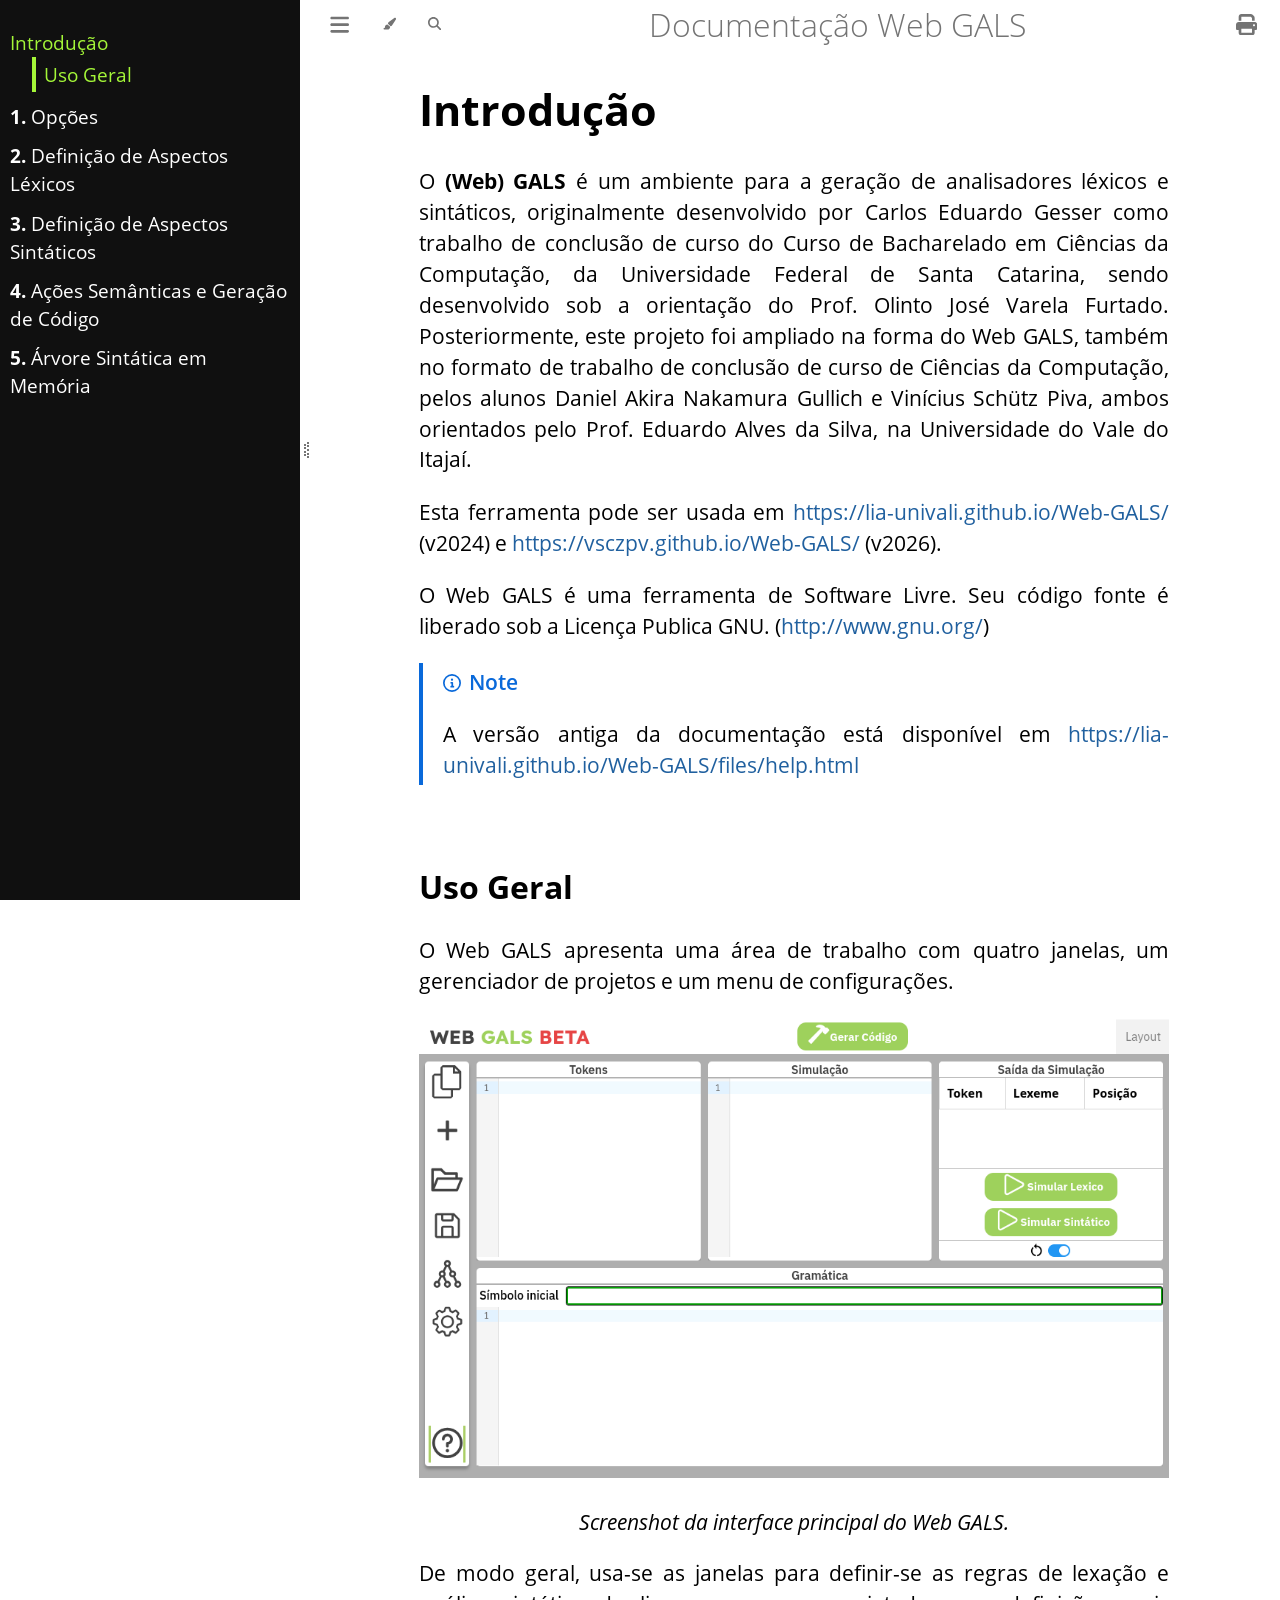
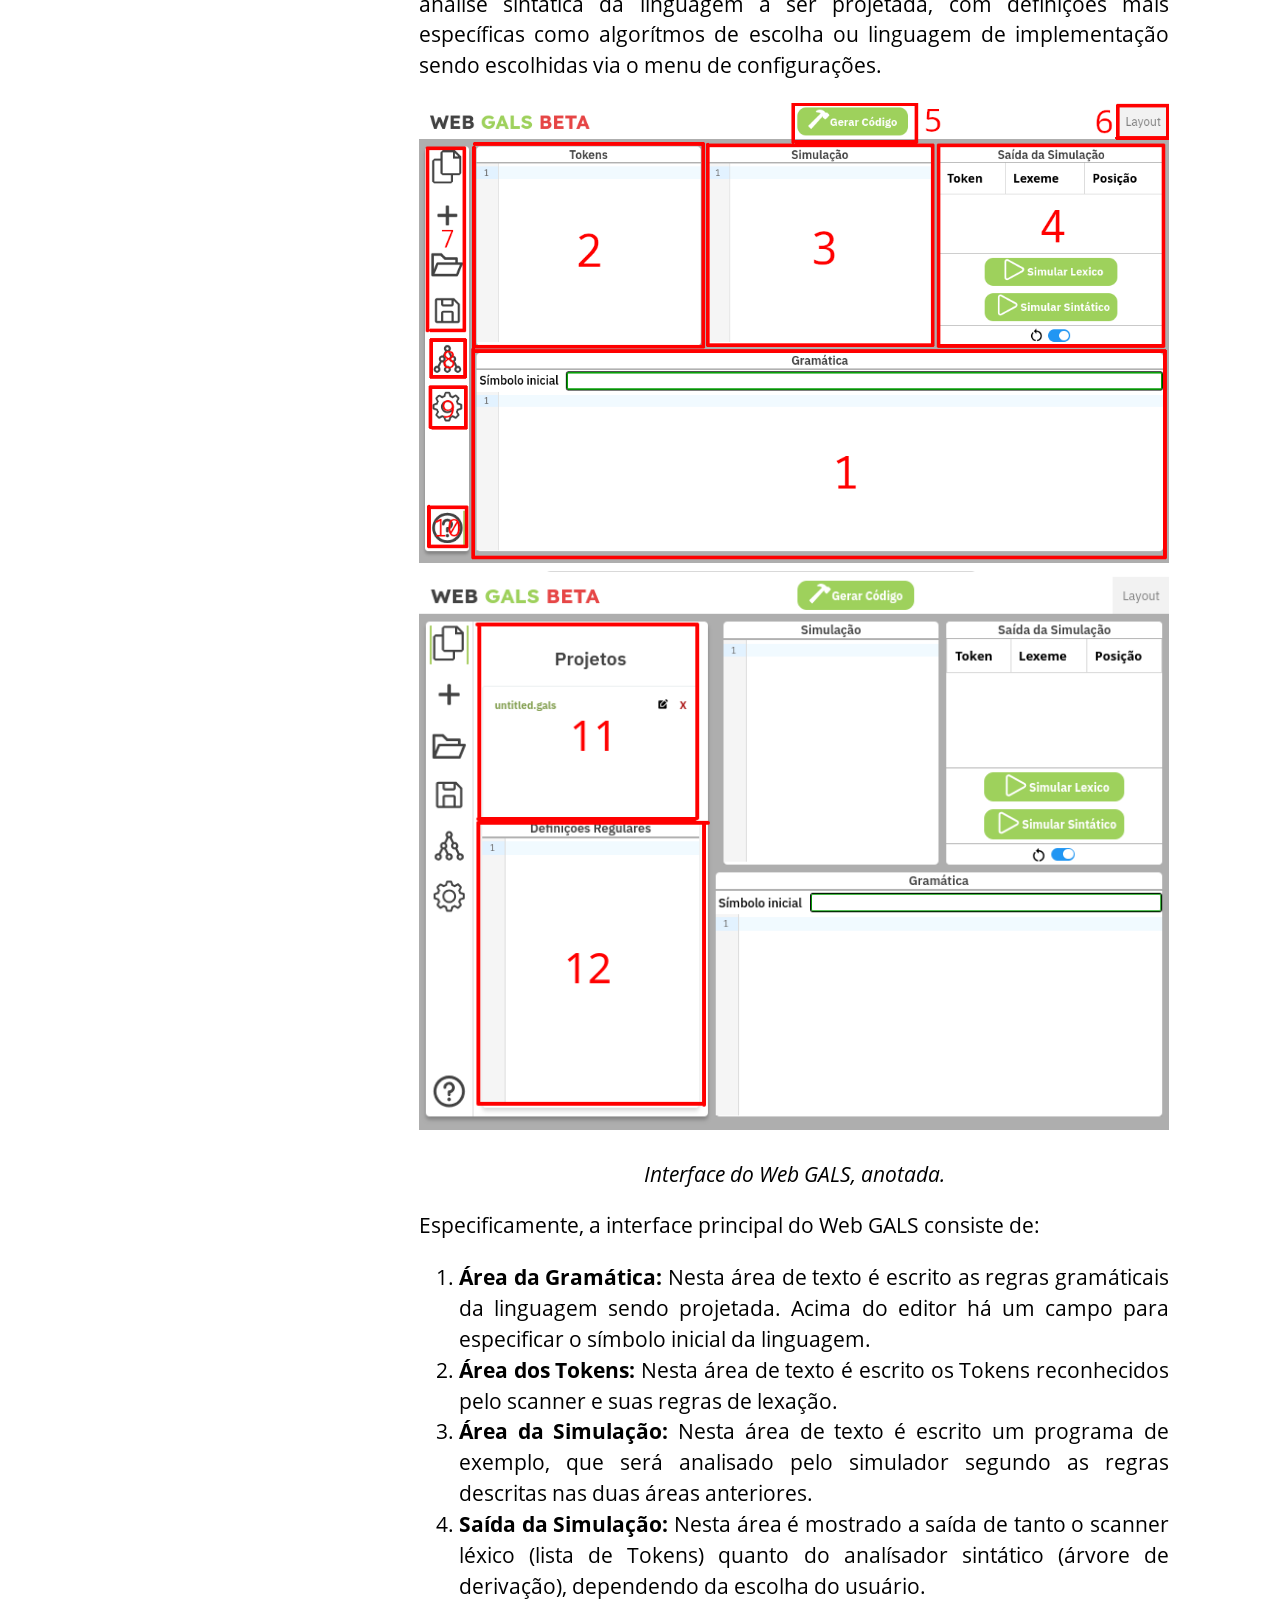
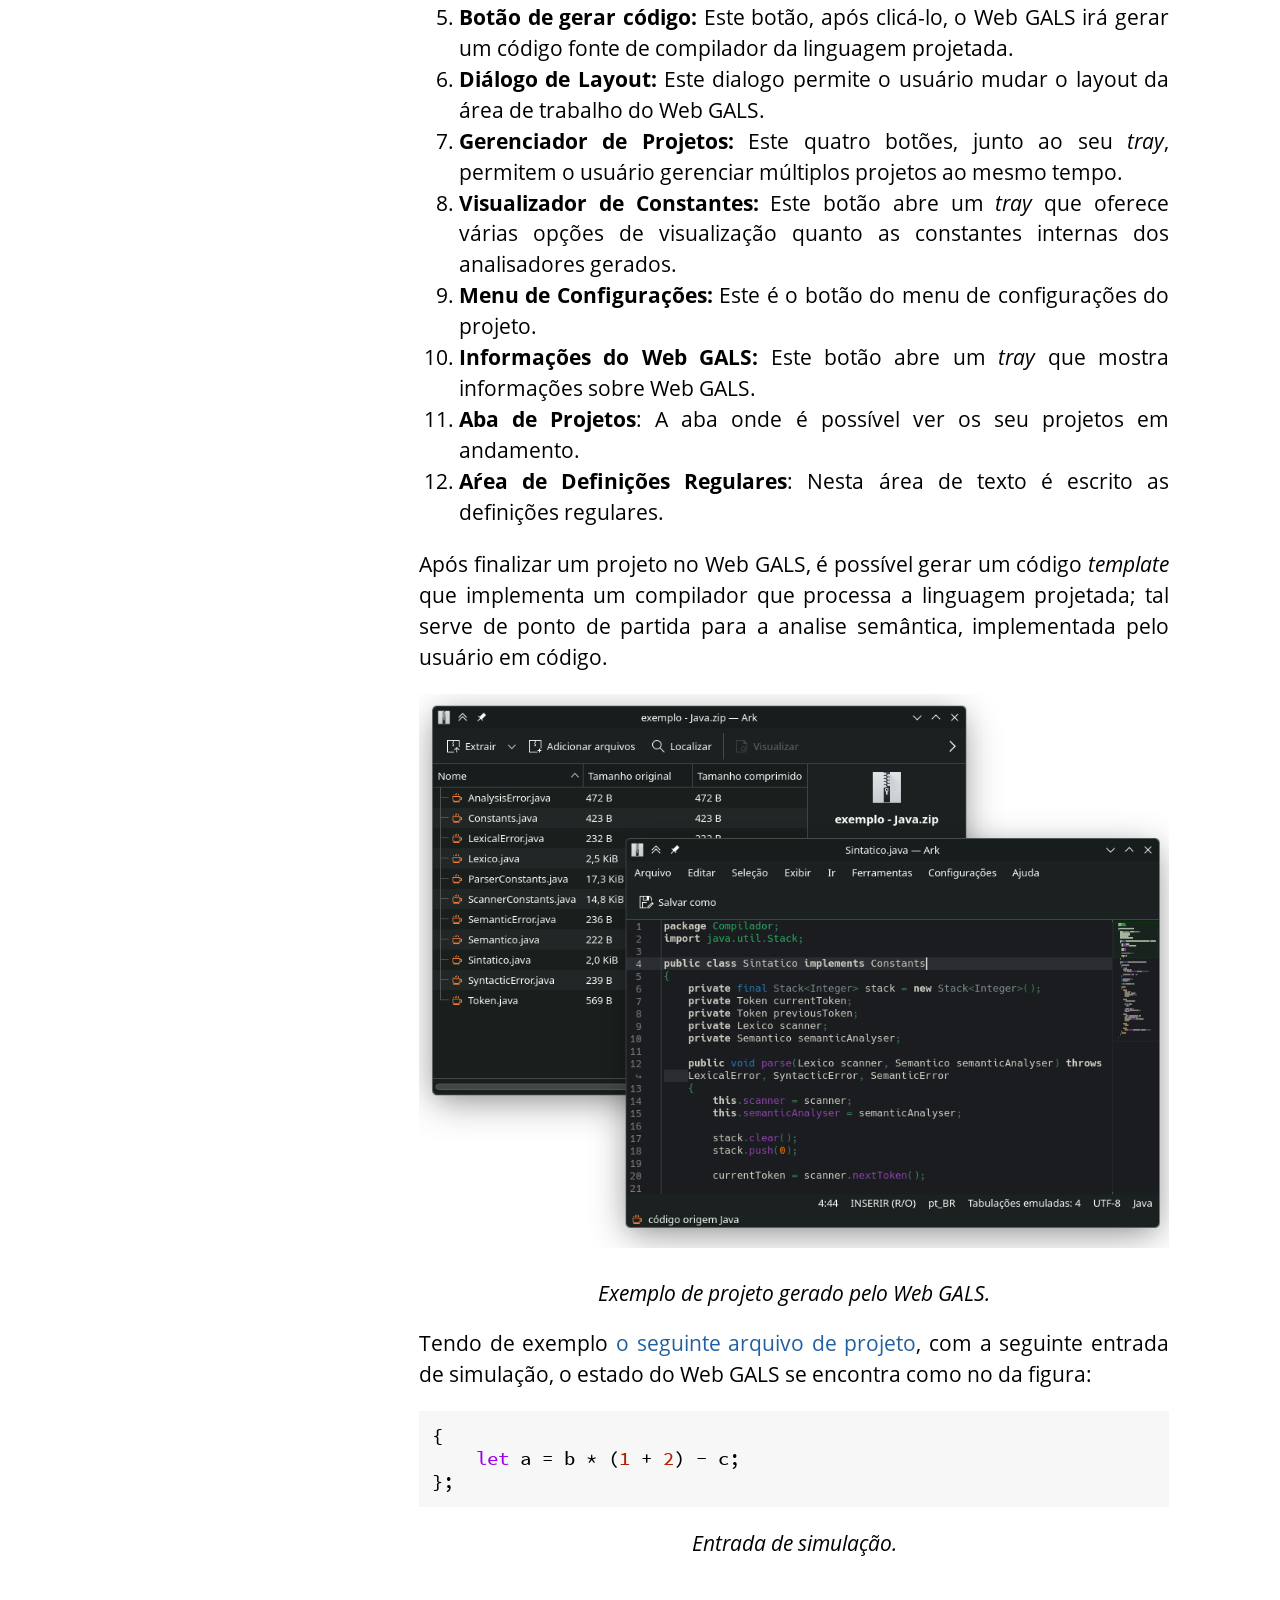
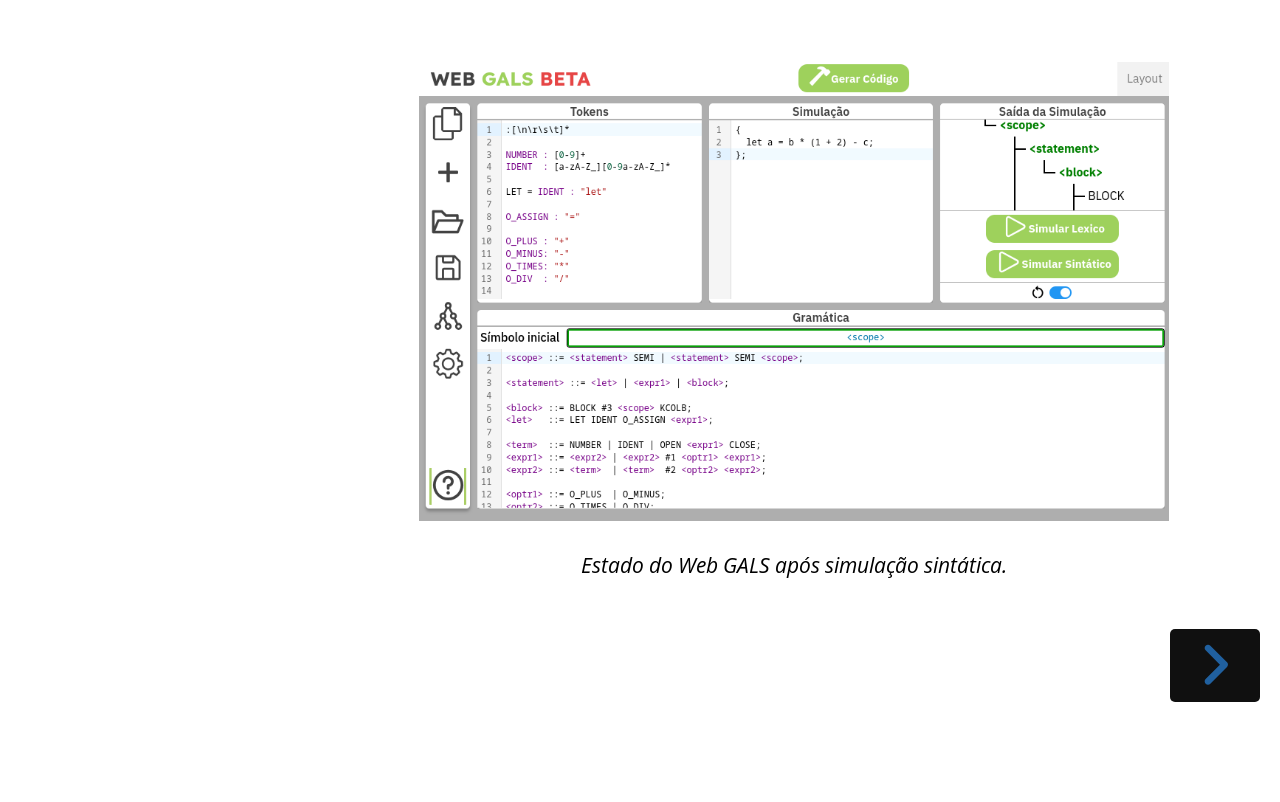
==== docs/index.html @ 14556626 "Updates" ====
<!DOCTYPE HTML>
<html lang="pt-BR" class="gals sidebar-visible" dir="ltr">
    <head>
        <!-- Book generated using mdBook -->
        <meta charset="UTF-8">
        <title>Introdução - Documentação Web GALS</title>


        <!-- Custom HTML head -->

        <meta name="description" content="">
        <meta name="viewport" content="width=device-width, initial-scale=1">
        <meta name="theme-color" content="#ffffff">

        <link rel="icon" href="favicon-de23e50b.svg">
        <link rel="shortcut icon" href="favicon-8114d1fc.png">
        <link rel="stylesheet" href="css/variables-a878f8a5.css">
        <link rel="stylesheet" href="css/general-2459343d.css">
        <link rel="stylesheet" href="css/chrome-ae938929.css">
        <link rel="stylesheet" href="css/print-9e4910d8.css" media="print">

        <!-- Fonts -->
        <link rel="stylesheet" href="fonts/fonts-9644e21d.css">

        <!-- Highlight.js Stylesheets -->
        <link rel="stylesheet" id="mdbook-highlight-css" href="highlight-493f70e1.css">
        <link rel="stylesheet" id="mdbook-tomorrow-night-css" href="tomorrow-night-4c0ae647.css">
        <link rel="stylesheet" id="mdbook-ayu-highlight-css" href="ayu-highlight-3fdfc3ac.css">

        <!-- Custom theme stylesheets -->
        <link rel="stylesheet" href="theme/custom-a94b88e8.css">


        <!-- Provide site root and default themes to javascript -->
        <script>
            const path_to_root = "";
            const default_light_theme = "gals";
            const default_dark_theme = "gals";
            window.path_to_searchindex_js = "searchindex-cea84d19.js";
        </script>
        <!-- Start loading toc.js asap -->
        <script src="toc-96c027f1.js"></script>
    </head>
    <body>
    <div id="mdbook-help-container">
        <div id="mdbook-help-popup">
            <h2 class="mdbook-help-title">Keyboard shortcuts</h2>
            <div>
                <p>Press <kbd>←</kbd> or <kbd>→</kbd> to navigate between chapters</p>
                <p>Press <kbd>S</kbd> or <kbd>/</kbd> to search in the book</p>
                <p>Press <kbd>?</kbd> to show this help</p>
                <p>Press <kbd>Esc</kbd> to hide this help</p>
            </div>
        </div>
    </div>
    <div id="mdbook-body-container">
        <!-- Work around some values being stored in localStorage wrapped in quotes -->
        <script>
            try {
                let theme = localStorage.getItem('mdbook-theme');
                let sidebar = localStorage.getItem('mdbook-sidebar');

                if (theme.startsWith('"') && theme.endsWith('"')) {
                    localStorage.setItem('mdbook-theme', theme.slice(1, theme.length - 1));
                }

                if (sidebar.startsWith('"') && sidebar.endsWith('"')) {
                    localStorage.setItem('mdbook-sidebar', sidebar.slice(1, sidebar.length - 1));
                }
            } catch (e) { }
        </script>

        <!-- Set the theme before any content is loaded, prevents flash -->
        <script>
            const default_theme = window.matchMedia("(prefers-color-scheme: dark)").matches ? default_dark_theme : default_light_theme;
            let theme;
            try { theme = localStorage.getItem('mdbook-theme'); } catch(e) { }
            if (theme === null || theme === undefined) { theme = default_theme; }
            const html = document.documentElement;
            html.classList.remove('gals')
            html.classList.add(theme);
            html.classList.add("js");
        </script>

        <input type="checkbox" id="mdbook-sidebar-toggle-anchor" class="hidden">

        <!-- Hide / unhide sidebar before it is displayed -->
        <script>
            let sidebar = null;
            const sidebar_toggle = document.getElementById("mdbook-sidebar-toggle-anchor");
            if (document.body.clientWidth >= 1080) {
                try { sidebar = localStorage.getItem('mdbook-sidebar'); } catch(e) { }
                sidebar = sidebar || 'visible';
            } else {
                sidebar = 'hidden';
                sidebar_toggle.checked = false;
            }
            if (sidebar === 'visible') {
                sidebar_toggle.checked = true;
            } else {
                html.classList.remove('sidebar-visible');
            }
        </script>

        <nav id="mdbook-sidebar" class="sidebar" aria-label="Table of contents">
            <!-- populated by js -->
            <mdbook-sidebar-scrollbox class="sidebar-scrollbox"></mdbook-sidebar-scrollbox>
            <noscript>
                <iframe class="sidebar-iframe-outer" src="toc.html"></iframe>
            </noscript>
            <div id="mdbook-sidebar-resize-handle" class="sidebar-resize-handle">
                <div class="sidebar-resize-indicator"></div>
            </div>
        </nav>

        <div id="mdbook-page-wrapper" class="page-wrapper">

            <div class="page">
                <div id="mdbook-menu-bar-hover-placeholder"></div>
                <div id="mdbook-menu-bar" class="menu-bar sticky">
                    <div class="left-buttons">
                        <label id="mdbook-sidebar-toggle" class="icon-button" for="mdbook-sidebar-toggle-anchor" title="Toggle Table of Contents" aria-label="Toggle Table of Contents" aria-controls="mdbook-sidebar">
                            <span class=fa-svg><svg xmlns="http://www.w3.org/2000/svg" viewBox="0 0 448 512"><!--! Font Awesome Free 6.2.0 by @fontawesome - https://fontawesome.com License - https://fontawesome.com/license/free (Icons: CC BY 4.0, Fonts: SIL OFL 1.1, Code: MIT License) Copyright 2022 Fonticons, Inc. --><path d="M0 96C0 78.3 14.3 64 32 64H416c17.7 0 32 14.3 32 32s-14.3 32-32 32H32C14.3 128 0 113.7 0 96zM0 256c0-17.7 14.3-32 32-32H416c17.7 0 32 14.3 32 32s-14.3 32-32 32H32c-17.7 0-32-14.3-32-32zM448 416c0 17.7-14.3 32-32 32H32c-17.7 0-32-14.3-32-32s14.3-32 32-32H416c17.7 0 32 14.3 32 32z"/></svg></span>
                        </label>
                        <button id="mdbook-theme-toggle" class="icon-button" type="button" title="Change theme" aria-label="Change theme" aria-haspopup="true" aria-expanded="false" aria-controls="mdbook-theme-list">
                            <span class=fa-svg><svg xmlns="http://www.w3.org/2000/svg" viewBox="0 0 576 512"><!--! Font Awesome Free 6.2.0 by @fontawesome - https://fontawesome.com License - https://fontawesome.com/license/free (Icons: CC BY 4.0, Fonts: SIL OFL 1.1, Code: MIT License) Copyright 2022 Fonticons, Inc. --><path d="M371.3 367.1c27.3-3.9 51.9-19.4 67.2-42.9L600.2 74.1c12.6-19.5 9.4-45.3-7.6-61.2S549.7-4.4 531.1 9.6L294.4 187.2c-24 18-38.2 46.1-38.4 76.1L371.3 367.1zm-19.6 25.4l-116-104.4C175.9 290.3 128 339.6 128 400c0 3.9 .2 7.8 .6 11.6c1.8 17.5-10.2 36.4-27.8 36.4H96c-17.7 0-32 14.3-32 32s14.3 32 32 32H240c61.9 0 112-50.1 112-112c0-2.5-.1-5-.2-7.5z"/></svg></span>
                        </button>
                        <ul id="mdbook-theme-list" class="theme-popup" aria-label="Themes" role="menu">
                            <li role="none"><button role="menuitem" class="theme" id="mdbook-theme-default_theme">Auto</button></li>
			    <li role="none"><button role="menuitem" class="theme" id="mdbook-theme-gals">GALS</button></li>
                            <li role="none"><button role="menuitem" class="theme" id="mdbook-theme-light">Light</button></li>
                            <li role="none"><button role="menuitem" class="theme" id="mdbook-theme-rust">Rust</button></li>
                            <li role="none"><button role="menuitem" class="theme" id="mdbook-theme-coal">Coal</button></li>
                            <li role="none"><button role="menuitem" class="theme" id="mdbook-theme-navy">Navy</button></li>
                            <li role="none"><button role="menuitem" class="theme" id="mdbook-theme-ayu">Ayu</button></li>
                        </ul>
                        <button id="mdbook-search-toggle" class="icon-button" type="button" title="Search (`/`)" aria-label="Toggle Searchbar" aria-expanded="false" aria-keyshortcuts="/ s" aria-controls="mdbook-searchbar">
                            <span class=fa-svg><svg xmlns="http://www.w3.org/2000/svg" viewBox="0 0 512 512"><!--! Font Awesome Free 6.2.0 by @fontawesome - https://fontawesome.com License - https://fontawesome.com/license/free (Icons: CC BY 4.0, Fonts: SIL OFL 1.1, Code: MIT License) Copyright 2022 Fonticons, Inc. --><path d="M416 208c0 45.9-14.9 88.3-40 122.7L502.6 457.4c12.5 12.5 12.5 32.8 0 45.3s-32.8 12.5-45.3 0L330.7 376c-34.4 25.2-76.8 40-122.7 40C93.1 416 0 322.9 0 208S93.1 0 208 0S416 93.1 416 208zM208 352c79.5 0 144-64.5 144-144s-64.5-144-144-144S64 128.5 64 208s64.5 144 144 144z"/></svg></span>
                        </button>
                    </div>

                    <h1 class="menu-title">Documentação Web GALS</h1>

                    <div class="right-buttons">
                        <a href="print.html" title="Print this book" aria-label="Print this book">
                            <span class=fa-svg id="print-button"><svg xmlns="http://www.w3.org/2000/svg" viewBox="0 0 512 512"><!--! Font Awesome Free 6.2.0 by @fontawesome - https://fontawesome.com License - https://fontawesome.com/license/free (Icons: CC BY 4.0, Fonts: SIL OFL 1.1, Code: MIT License) Copyright 2022 Fonticons, Inc. --><path d="M128 0C92.7 0 64 28.7 64 64v96h64V64H354.7L384 93.3V160h64V93.3c0-17-6.7-33.3-18.7-45.3L400 18.7C388 6.7 371.7 0 354.7 0H128zM384 352v32 64H128V384 368 352H384zm64 32h32c17.7 0 32-14.3 32-32V256c0-35.3-28.7-64-64-64H64c-35.3 0-64 28.7-64 64v96c0 17.7 14.3 32 32 32H64v64c0 35.3 28.7 64 64 64H384c35.3 0 64-28.7 64-64V384zm-16-88c-13.3 0-24-10.7-24-24s10.7-24 24-24s24 10.7 24 24s-10.7 24-24 24z"/></svg></span>
                        </a>

                    </div>
                </div>

                <div id="mdbook-search-wrapper" class="hidden">
                    <form id="mdbook-searchbar-outer" class="searchbar-outer">
                        <div class="search-wrapper">
                            <input type="search" id="mdbook-searchbar" name="searchbar" placeholder="Search this book ..." aria-controls="mdbook-searchresults-outer" aria-describedby="searchresults-header">
                            <div class="spinner-wrapper">
                                <span class=fa-svg id="fa-spin"><svg xmlns="http://www.w3.org/2000/svg" viewBox="0 0 512 512"><!--! Font Awesome Free 6.2.0 by @fontawesome - https://fontawesome.com License - https://fontawesome.com/license/free (Icons: CC BY 4.0, Fonts: SIL OFL 1.1, Code: MIT License) Copyright 2022 Fonticons, Inc. --><path d="M304 48c0-26.5-21.5-48-48-48s-48 21.5-48 48s21.5 48 48 48s48-21.5 48-48zm0 416c0-26.5-21.5-48-48-48s-48 21.5-48 48s21.5 48 48 48s48-21.5 48-48zM48 304c26.5 0 48-21.5 48-48s-21.5-48-48-48s-48 21.5-48 48s21.5 48 48 48zm464-48c0-26.5-21.5-48-48-48s-48 21.5-48 48s21.5 48 48 48s48-21.5 48-48zM142.9 437c18.7-18.7 18.7-49.1 0-67.9s-49.1-18.7-67.9 0s-18.7 49.1 0 67.9s49.1 18.7 67.9 0zm0-294.2c18.7-18.7 18.7-49.1 0-67.9S93.7 56.2 75 75s-18.7 49.1 0 67.9s49.1 18.7 67.9 0zM369.1 437c18.7 18.7 49.1 18.7 67.9 0s18.7-49.1 0-67.9s-49.1-18.7-67.9 0s-18.7 49.1 0 67.9z"/></svg></span>
                            </div>
                        </div>
                    </form>
                    <div id="mdbook-searchresults-outer" class="searchresults-outer hidden">
                        <div id="mdbook-searchresults-header" class="searchresults-header"></div>
                        <ul id="mdbook-searchresults">
                        </ul>
                    </div>
                </div>

                <!-- Apply ARIA attributes after the sidebar and the sidebar toggle button are added to the DOM -->
                <script>
                    document.getElementById('mdbook-sidebar-toggle').setAttribute('aria-expanded', sidebar === 'visible');
                    document.getElementById('mdbook-sidebar').setAttribute('aria-hidden', sidebar !== 'visible');
                    Array.from(document.querySelectorAll('#mdbook-sidebar a')).forEach(function(link) {
                        link.setAttribute('tabIndex', sidebar === 'visible' ? 0 : -1);
                    });
                </script>

                <div id="mdbook-content" class="content">
                    <main>
                        <h1 id="introdução"><a class="header" href="#introdução">Introdução</a></h1>
<p>O <strong>(Web) GALS</strong> é um ambiente para a geração de analisadores léxicos e sintáticos, originalmente desenvolvido por Carlos Eduardo Gesser como trabalho de conclusão de curso do Curso de Bacharelado em Ciências da Computação, da Universidade Federal de Santa Catarina, sendo desenvolvido sob a orientação do Prof. Olinto José Varela Furtado. Posteriormente, este projeto foi ampliado na forma do Web GALS, também no formato de trabalho de conclusão de curso de Ciências da Computação, pelos alunos Daniel Akira Nakamura Gullich e Vinícius Schütz Piva, ambos orientados pelo Prof. Eduardo Alves da Silva, na Universidade do Vale do Itajaí.</p>
<p>Esta ferramenta pode ser usada em <a href="https://lia-univali.github.io/Web-GALS/">https://lia-univali.github.io/Web-GALS/</a> (v2024) e <a href="https://vsczpv.github.io/Web-GALS/">https://vsczpv.github.io/Web-GALS/</a> (v2026).</p>
<p>O Web GALS é uma ferramenta de Software Livre. Seu código fonte é liberado sob a Licença Publica GNU. (<a href="http://www.gnu.org/">http://www.gnu.org/</a>)</p>
<blockquote class="blockquote-tag blockquote-tag-note">
<p class="blockquote-tag-title"><svg viewbox="0 0 16 16" width="18" height="18"><path d="M0 8a8 8 0 1 1 16 0A8 8 0 0 1 0 8Zm8-6.5a6.5 6.5 0 1 0 0 13 6.5 6.5 0 0 0 0-13ZM6.5 7.75A.75.75 0 0 1 7.25 7h1a.75.75 0 0 1 .75.75v2.75h.25a.75.75 0 0 1 0 1.5h-2a.75.75 0 0 1 0-1.5h.25v-2h-.25a.75.75 0 0 1-.75-.75ZM8 6a1 1 0 1 1 0-2 1 1 0 0 1 0 2Z"></path></svg>Note</p>
<p>A versão antiga da documentação está disponível em <a href="https://lia-univali.github.io/Web-GALS/files/help.html">https://lia-univali.github.io/Web-GALS/files/help.html</a></p>
</blockquote>
<h2 id="uso-geral"><a class="header" href="#uso-geral">Uso Geral</a></h2>
<p>O Web GALS apresenta uma área de trabalho com quatro janelas, um gerenciador de projetos e um menu de configurações.</p>
<p><img src="./galsinterface.png" alt="Interface do Web GALS"></p>
<center><i>Screenshot da interface principal do Web GALS.</i></center>
<p>De modo geral, usa-se as janelas para definir-se as regras de lexação e análise sintática da linguagem a ser projetada, com
definições mais específicas como algorítmos de escolha ou linguagem de implementação sendo escolhidas via o menu de configurações.</p>
<p><img src="./galsinterfaceannotated.png" alt="Interface do Web GALS, anotada">
<img src="./galsinterfaceannotated2.png" alt="Interface do Web GALS, anotada"></p>
<center><i>Interface do Web GALS, anotada.</i></center>
<p>Especificamente, a interface principal do Web GALS consiste de:</p>
<ol>
<li><strong>Área da Gramática:</strong> Nesta área de texto é escrito as regras gramáticais da linguagem sendo projetada. Acima do editor há um campo para especificar o símbolo inicial da linguagem.</li>
<li><strong>Área dos Tokens:</strong> Nesta área de texto é escrito os Tokens reconhecidos pelo scanner e suas regras de lexação.</li>
<li><strong>Área da Simulação:</strong> Nesta área de texto é escrito um programa de exemplo, que será analisado pelo simulador segundo as regras descritas nas duas áreas anteriores.</li>
<li><strong>Saída da Simulação:</strong> Nesta área é mostrado a saída de tanto o scanner léxico (lista de Tokens) quanto do analísador sintático (árvore de derivação), dependendo da escolha do usuário.</li>
<li><strong>Botão de gerar código:</strong> Este botão, após clicá-lo, o Web GALS irá gerar um código fonte de compilador da linguagem projetada.</li>
<li><strong>Diálogo de Layout:</strong> Este dialogo permite o usuário mudar o layout da área de trabalho do Web GALS.</li>
<li><strong>Gerenciador de Projetos:</strong> Este quatro botões, junto ao seu <em>tray</em>, permitem o usuário gerenciar múltiplos projetos ao mesmo tempo.</li>
<li><strong>Visualizador de Constantes:</strong> Este botão abre um <em>tray</em> que oferece várias opções de visualização quanto as constantes internas dos analisadores gerados.</li>
<li><strong>Menu de Configurações:</strong> Este é o botão do menu de configurações do projeto.</li>
<li><strong>Informações do Web GALS:</strong> Este botão abre um <em>tray</em> que mostra informações sobre Web GALS.</li>
<li><strong>Aba de Projetos</strong>: A aba onde é possível ver os seu projetos em andamento.</li>
<li><strong>Aŕea de Definições Regulares</strong>: Nesta área de texto é escrito as definições regulares.</li>
</ol>
<p>Após finalizar um projeto no Web GALS, é possível gerar um código <em>template</em> que implementa um compilador que processa a linguagem projetada; tal serve de ponto de partida para a analise semântica, implementada pelo usuário em código.</p>
<p><img src="./projexample.png" alt="Exemplo de Projeto Gerado"></p>
<center><i>Exemplo de projeto gerado pelo Web GALS.</i></center>
<p>Tendo de exemplo <a href="https://vsczpv.github.io/Web-GALS/files/exemplo.gals">o seguinte arquivo de projeto</a>, com a seguinte entrada de simulação, o estado do Web GALS se encontra como no da figura:</p>
<pre class="playground"><code class="language-rust"><span class="boring">#![allow(unused)]
</span><span class="boring">fn main() {
</span>{
	let a = b * (1 + 2) - c;
};
<span class="boring">}</span></code></pre>
<center><i>Entrada de simulação.</i></center>
<p><br><br></p>
<p><img src="./simimg.png" alt="Resultado da simulação"></p>
<center><i>Estado do Web GALS após simulação sintática.</i></center>

                    </main>

                    <nav class="nav-wrapper" aria-label="Page navigation">
                        <!-- Mobile navigation buttons -->

                            <a rel="next prefetch" href="opcoes.html" class="mobile-nav-chapters next" title="Next chapter" aria-label="Next chapter" aria-keyshortcuts="Right">
                                <span class=fa-svg><svg xmlns="http://www.w3.org/2000/svg" viewBox="0 0 320 512"><!--! Font Awesome Free 6.2.0 by @fontawesome - https://fontawesome.com License - https://fontawesome.com/license/free (Icons: CC BY 4.0, Fonts: SIL OFL 1.1, Code: MIT License) Copyright 2022 Fonticons, Inc. --><path d="M278.6 233.4c12.5 12.5 12.5 32.8 0 45.3l-160 160c-12.5 12.5-32.8 12.5-45.3 0s-12.5-32.8 0-45.3L210.7 256 73.4 118.6c-12.5-12.5-12.5-32.8 0-45.3s32.8-12.5 45.3 0l160 160z"/></svg></span>
                            </a>

                        <div style="clear: both"></div>
                    </nav>
                </div>
            </div>

            <nav class="nav-wide-wrapper" aria-label="Page navigation">

                    <a rel="next prefetch" href="opcoes.html" class="nav-chapters next" title="Next chapter" aria-label="Next chapter" aria-keyshortcuts="Right">
                        <span class=fa-svg><svg xmlns="http://www.w3.org/2000/svg" viewBox="0 0 320 512"><!--! Font Awesome Free 6.2.0 by @fontawesome - https://fontawesome.com License - https://fontawesome.com/license/free (Icons: CC BY 4.0, Fonts: SIL OFL 1.1, Code: MIT License) Copyright 2022 Fonticons, Inc. --><path d="M278.6 233.4c12.5 12.5 12.5 32.8 0 45.3l-160 160c-12.5 12.5-32.8 12.5-45.3 0s-12.5-32.8 0-45.3L210.7 256 73.4 118.6c-12.5-12.5-12.5-32.8 0-45.3s32.8-12.5 45.3 0l160 160z"/></svg></span>
                    </a>
            </nav>

        </div>

        <template id=fa-eye><span class=fa-svg><svg xmlns="http://www.w3.org/2000/svg" viewBox="0 0 576 512"><!--! Font Awesome Free 6.2.0 by @fontawesome - https://fontawesome.com License - https://fontawesome.com/license/free (Icons: CC BY 4.0, Fonts: SIL OFL 1.1, Code: MIT License) Copyright 2022 Fonticons, Inc. --><path d="M288 32c-80.8 0-145.5 36.8-192.6 80.6C48.6 156 17.3 208 2.5 243.7c-3.3 7.9-3.3 16.7 0 24.6C17.3 304 48.6 356 95.4 399.4C142.5 443.2 207.2 480 288 480s145.5-36.8 192.6-80.6c46.8-43.5 78.1-95.4 93-131.1c3.3-7.9 3.3-16.7 0-24.6c-14.9-35.7-46.2-87.7-93-131.1C433.5 68.8 368.8 32 288 32zM432 256c0 79.5-64.5 144-144 144s-144-64.5-144-144s64.5-144 144-144s144 64.5 144 144zM288 192c0 35.3-28.7 64-64 64c-11.5 0-22.3-3-31.6-8.4c-.2 2.8-.4 5.5-.4 8.4c0 53 43 96 96 96s96-43 96-96s-43-96-96-96c-2.8 0-5.6 .1-8.4 .4c5.3 9.3 8.4 20.1 8.4 31.6z"/></svg></span></template>
        <template id=fa-eye-slash><span class=fa-svg><svg xmlns="http://www.w3.org/2000/svg" viewBox="0 0 640 512"><!--! Font Awesome Free 6.2.0 by @fontawesome - https://fontawesome.com License - https://fontawesome.com/license/free (Icons: CC BY 4.0, Fonts: SIL OFL 1.1, Code: MIT License) Copyright 2022 Fonticons, Inc. --><path d="M38.8 5.1C28.4-3.1 13.3-1.2 5.1 9.2S-1.2 34.7 9.2 42.9l592 464c10.4 8.2 25.5 6.3 33.7-4.1s6.3-25.5-4.1-33.7L525.6 386.7c39.6-40.6 66.4-86.1 79.9-118.4c3.3-7.9 3.3-16.7 0-24.6c-14.9-35.7-46.2-87.7-93-131.1C465.5 68.8 400.8 32 320 32c-68.2 0-125 26.3-169.3 60.8L38.8 5.1zM223.1 149.5C248.6 126.2 282.7 112 320 112c79.5 0 144 64.5 144 144c0 24.9-6.3 48.3-17.4 68.7L408 294.5c5.2-11.8 8-24.8 8-38.5c0-53-43-96-96-96c-2.8 0-5.6 .1-8.4 .4c5.3 9.3 8.4 20.1 8.4 31.6c0 10.2-2.4 19.8-6.6 28.3l-90.3-70.8zm223.1 298L373 389.9c-16.4 6.5-34.3 10.1-53 10.1c-79.5 0-144-64.5-144-144c0-6.9 .5-13.6 1.4-20.2L83.1 161.5C60.3 191.2 44 220.8 34.5 243.7c-3.3 7.9-3.3 16.7 0 24.6c14.9 35.7 46.2 87.7 93 131.1C174.5 443.2 239.2 480 320 480c47.8 0 89.9-12.9 126.2-32.5z"/></svg></span></template>
        <template id=fa-copy><span class=fa-svg><svg xmlns="http://www.w3.org/2000/svg" viewBox="0 0 512 512"><!--! Font Awesome Free 6.2.0 by @fontawesome - https://fontawesome.com License - https://fontawesome.com/license/free (Icons: CC BY 4.0, Fonts: SIL OFL 1.1, Code: MIT License) Copyright 2022 Fonticons, Inc. --><path d="M502.6 70.63l-61.25-61.25C435.4 3.371 427.2 0 418.7 0H255.1c-35.35 0-64 28.66-64 64l.0195 256C192 355.4 220.7 384 256 384h192c35.2 0 64-28.8 64-64V93.25C512 84.77 508.6 76.63 502.6 70.63zM464 320c0 8.836-7.164 16-16 16H255.1c-8.838 0-16-7.164-16-16L239.1 64.13c0-8.836 7.164-16 16-16h128L384 96c0 17.67 14.33 32 32 32h47.1V320zM272 448c0 8.836-7.164 16-16 16H63.1c-8.838 0-16-7.164-16-16L47.98 192.1c0-8.836 7.164-16 16-16H160V128H63.99c-35.35 0-64 28.65-64 64l.0098 256C.002 483.3 28.66 512 64 512h192c35.2 0 64-28.8 64-64v-32h-47.1L272 448z"/></svg></span></template>
        <template id=fa-play><span class=fa-svg><svg xmlns="http://www.w3.org/2000/svg" viewBox="0 0 384 512"><!--! Font Awesome Free 6.2.0 by @fontawesome - https://fontawesome.com License - https://fontawesome.com/license/free (Icons: CC BY 4.0, Fonts: SIL OFL 1.1, Code: MIT License) Copyright 2022 Fonticons, Inc. --><path d="M73 39c-14.8-9.1-33.4-9.4-48.5-.9S0 62.6 0 80V432c0 17.4 9.4 33.4 24.5 41.9s33.7 8.1 48.5-.9L361 297c14.3-8.7 23-24.2 23-41s-8.7-32.2-23-41L73 39z"/></svg></span></template>
        <template id=fa-clock-rotate-left><span class=fa-svg><svg xmlns="http://www.w3.org/2000/svg" viewBox="0 0 512 512"><!--! Font Awesome Free 6.2.0 by @fontawesome - https://fontawesome.com License - https://fontawesome.com/license/free (Icons: CC BY 4.0, Fonts: SIL OFL 1.1, Code: MIT License) Copyright 2022 Fonticons, Inc. --><path d="M75 75L41 41C25.9 25.9 0 36.6 0 57.9V168c0 13.3 10.7 24 24 24H134.1c21.4 0 32.1-25.9 17-41l-30.8-30.8C155 85.5 203 64 256 64c106 0 192 86 192 192s-86 192-192 192c-40.8 0-78.6-12.7-109.7-34.4c-14.5-10.1-34.4-6.6-44.6 7.9s-6.6 34.4 7.9 44.6C151.2 495 201.7 512 256 512c141.4 0 256-114.6 256-256S397.4 0 256 0C185.3 0 121.3 28.7 75 75zm181 53c-13.3 0-24 10.7-24 24V256c0 6.4 2.5 12.5 7 17l72 72c9.4 9.4 24.6 9.4 33.9 0s9.4-24.6 0-33.9l-65-65V152c0-13.3-10.7-24-24-24z"/></svg></span></template>



        <script>
            window.playground_copyable = true;
        </script>


        <script src="elasticlunr-ef4e11c1.min.js"></script>
        <script src="mark-09e88c2c.min.js"></script>
        <script src="searcher-c2a407aa.js"></script>

        <script src="clipboard-1626706a.min.js"></script>
        <script src="highlight-abc7f01d.js"></script>
        <script src="book-a0b12cfe.js"></script>

        <!-- Custom JS scripts -->



    </div>
    </body>
</html>
---- docs/css/variables-a878f8a5.css ----
/* Globals */

:root {
    --sidebar-target-width: 300px;
    --sidebar-width: min(var(--sidebar-target-width), 80vw);
    --sidebar-resize-indicator-width: 8px;
    --sidebar-resize-indicator-space: 2px;
    --page-padding: 15px;
    --content-max-width: 750px;
    --menu-bar-height: 50px;
    --mono-font: "Source Code Pro", Consolas, "Ubuntu Mono", Menlo, "DejaVu Sans Mono", monospace, monospace;
    --code-font-size: 0.875em; /* please adjust the ace font size accordingly in editor.js */
    --searchbar-margin-block-start: 5px;
}

/* Themes */

.gals {
    --bg: hsl(0, 0%, 100%);
    --fg: hsl(0, 0%, 0%);

    --sidebar-bg: #101010;
    --sidebar-fg: #ffffff;
    --sidebar-non-existant: #aaaaaa;
    --sidebar-active: #a4f638;
    --sidebar-spacer: #f4f4f4;

    --scrollbar: #8F8F8F;

    --icons: #747474;
    --icons-hover: #000000;

    --links: #20609f;

    --inline-code-color: #301900;

    --theme-popup-bg: #fafafa;
    --theme-popup-border: #cccccc;
    --theme-hover: #e6e6e6;

    --quote-bg: hsl(197, 37%, 96%);
    --quote-border: hsl(197, 37%, 91%);

    --warning-border: #ff8e00;

    --table-border-color: hsl(0, 0%, 95%);
    --table-header-bg: hsl(0, 0%, 80%);
    --table-alternate-bg: hsl(0, 0%, 97%);

    --searchbar-border-color: #aaa;
    --searchbar-bg: #fafafa;
    --searchbar-fg: #000;
    --searchbar-shadow-color: #aaa;
    --searchresults-header-fg: #666;
    --searchresults-border-color: #888;
    --searchresults-li-bg: #e4f2fe;
    --search-mark-bg: #a2cff5;

    --color-scheme: light;

    /* Same as `--icons` */
    --copy-button-filter: invert(45.49%);
    /* Same as `--sidebar-active` */
    --copy-button-filter-hover: invert(14%) sepia(93%) saturate(4250%) hue-rotate(243deg) brightness(99%) contrast(130%);

    --footnote-highlight: #7e7eff;

    --overlay-bg: rgba(200, 200, 205, 0.4);

    --blockquote-note-color: #0969da;
    --blockquote-tip-color: #008000;
    --blockquote-important-color: #8250df;
    --blockquote-warning-color: #9a6700;
    --blockquote-caution-color: #b52731;

    --sidebar-header-border-color: #a4f638;
}

.navy {
    --bg: hsl(226, 23%, 11%);
    --fg: #bcbdd0;

    --sidebar-bg: #282d3f;
    --sidebar-fg: #c8c9db;
    --sidebar-non-existant: #505274;
    --sidebar-active: #2b79a2;
    --sidebar-spacer: #2d334f;

    --scrollbar: var(--sidebar-fg);

    --icons: #737480;
    --icons-hover: #b7b9cc;

    --links: #2b79a2;

    --inline-code-color: #c5c8c6;

    --theme-popup-bg: #161923;
    --theme-popup-border: #737480;
    --theme-hover: #282e40;

    --quote-bg: hsl(226, 15%, 17%);
    --quote-border: hsl(226, 15%, 22%);

    --warning-border: #ff8e00;

    --table-border-color: hsl(226, 23%, 16%);
    --table-header-bg: hsl(226, 23%, 31%);
    --table-alternate-bg: hsl(226, 23%, 14%);

    --searchbar-border-color: #aaa;
    --searchbar-bg: #aeaec6;
    --searchbar-fg: #000;
    --searchbar-shadow-color: #aaa;
    --searchresults-header-fg: #5f5f71;
    --searchresults-border-color: #5c5c68;
    --searchresults-li-bg: #242430;
    --search-mark-bg: #a2cff5;

    --color-scheme: dark;

    /* Same as `--icons` */
    --copy-button-filter: invert(51%) sepia(10%) saturate(393%) hue-rotate(198deg) brightness(86%) contrast(87%);
    /* Same as `--sidebar-active` */
    --copy-button-filter-hover: invert(46%) sepia(20%) saturate(1537%) hue-rotate(156deg) brightness(85%) contrast(90%);

    --footnote-highlight: #4079ae;

    --overlay-bg: rgba(33, 40, 48, 0.4);

    --blockquote-note-color: #4493f8;
    --blockquote-tip-color: #09ca09;
    --blockquote-important-color: #ab7df8;
    --blockquote-warning-color: #d29922;
    --blockquote-caution-color: #f21424;

    --sidebar-header-border-color: #2f6ab5;

}

.ayu {
    --bg: hsl(210, 25%, 8%);
    --fg: #c5c5c5;

    --sidebar-bg: #14191f;
    --sidebar-fg: #c8c9db;
    --sidebar-non-existant: #5c6773;
    --sidebar-active: #ffb454;
    --sidebar-spacer: #2d334f;

    --scrollbar: var(--sidebar-fg);

    --icons: #737480;
    --icons-hover: #b7b9cc;

    --links: #0096cf;

    --inline-code-color: #ffb454;

    --theme-popup-bg: #14191f;
    --theme-popup-border: #5c6773;
    --theme-hover: #191f26;

    --quote-bg: hsl(226, 15%, 17%);
    --quote-border: hsl(226, 15%, 22%);

    --warning-border: #ff8e00;

    --table-border-color: hsl(210, 25%, 13%);
    --table-header-bg: hsl(210, 25%, 28%);
    --table-alternate-bg: hsl(210, 25%, 11%);

    --searchbar-border-color: #848484;
    --searchbar-bg: #424242;
    --searchbar-fg: #fff;
    --searchbar-shadow-color: #d4c89f;
    --searchresults-header-fg: #666;
    --searchresults-border-color: #888;
    --searchresults-li-bg: #252932;
    --search-mark-bg: #e3b171;

    --color-scheme: dark;

    /* Same as `--icons` */
    --copy-button-filter: invert(45%) sepia(6%) saturate(621%) hue-rotate(198deg) brightness(99%) contrast(85%);
    /* Same as `--sidebar-active` */
    --copy-button-filter-hover: invert(68%) sepia(55%) saturate(531%) hue-rotate(341deg) brightness(104%) contrast(101%);

    --footnote-highlight: #2668a6;

    --overlay-bg: rgba(33, 40, 48, 0.4);

    --blockquote-note-color: #74b9ff;
    --blockquote-tip-color: #09ca09;
    --blockquote-important-color: #d3abff;
    --blockquote-warning-color: #f0b72f;
    --blockquote-caution-color: #f21424;

    --sidebar-header-border-color: #c18639;
}

.coal {
    --bg: hsl(200, 7%, 8%);
    --fg: #98a3ad;

    --sidebar-bg: #292c2f;
    --sidebar-fg: #a1adb8;
    --sidebar-non-existant: #505254;
    --sidebar-active: #3473ad;
    --sidebar-spacer: #393939;

    --scrollbar: var(--sidebar-fg);

    --icons: #43484d;
    --icons-hover: #b3c0cc;

    --links: #2b79a2;

    --inline-code-color: #c5c8c6;

    --theme-popup-bg: #141617;
    --theme-popup-border: #43484d;
    --theme-hover: #1f2124;

    --quote-bg: hsl(234, 21%, 18%);
    --quote-border: hsl(234, 21%, 23%);

    --warning-border: #ff8e00;

    --table-border-color: hsl(200, 7%, 13%);
    --table-header-bg: hsl(200, 7%, 28%);
    --table-alternate-bg: hsl(200, 7%, 11%);

    --searchbar-border-color: #aaa;
    --searchbar-bg: #b7b7b7;
    --searchbar-fg: #000;
    --searchbar-shadow-color: #aaa;
    --searchresults-header-fg: #666;
    --searchresults-border-color: #98a3ad;
    --searchresults-li-bg: #2b2b2f;
    --search-mark-bg: #355c7d;

    --color-scheme: dark;

    /* Same as `--icons` */
    --copy-button-filter: invert(26%) sepia(8%) saturate(575%) hue-rotate(169deg) brightness(87%) contrast(82%);
    /* Same as `--sidebar-active` */
    --copy-button-filter-hover: invert(36%) sepia(70%) saturate(503%) hue-rotate(167deg) brightness(98%) contrast(89%);

    --footnote-highlight: #4079ae;

    --overlay-bg: rgba(33, 40, 48, 0.4);

    --blockquote-note-color: #4493f8;
    --blockquote-tip-color: #08ae08;
    --blockquote-important-color: #ab7df8;
    --blockquote-warning-color: #d29922;
    --blockquote-caution-color: #d91b29;

    --sidebar-header-border-color: #3473ad;
}

.light, html:not(.js) {
    --bg: hsl(0, 0%, 100%);
    --fg: hsl(0, 0%, 0%);

    --sidebar-bg: #fafafa;
    --sidebar-fg: hsl(0, 0%, 0%);
    --sidebar-non-existant: #aaaaaa;
    --sidebar-active: #1f1fff;
    --sidebar-spacer: #f4f4f4;

    --scrollbar: #8F8F8F;

    --icons: #747474;
    --icons-hover: #000000;

    --links: #20609f;

    --inline-code-color: #301900;

    --theme-popup-bg: #fafafa;
    --theme-popup-border: #cccccc;
    --theme-hover: #e6e6e6;

    --quote-bg: hsl(197, 37%, 96%);
    --quote-border: hsl(197, 37%, 91%);

    --warning-border: #ff8e00;

    --table-border-color: hsl(0, 0%, 95%);
    --table-header-bg: hsl(0, 0%, 80%);
    --table-alternate-bg: hsl(0, 0%, 97%);

    --searchbar-border-color: #aaa;
    --searchbar-bg: #fafafa;
    --searchbar-fg: #000;
    --searchbar-shadow-color: #aaa;
    --searchresults-header-fg: #666;
    --searchresults-border-color: #888;
    --searchresults-li-bg: #e4f2fe;
    --search-mark-bg: #a2cff5;

    --color-scheme: light;

    /* Same as `--icons` */
    --copy-button-filter: invert(45.49%);
    /* Same as `--sidebar-active` */
    --copy-button-filter-hover: invert(14%) sepia(93%) saturate(4250%) hue-rotate(243deg) brightness(99%) contrast(130%);

    --footnote-highlight: #7e7eff;

    --overlay-bg: rgba(200, 200, 205, 0.4);

    --blockquote-note-color: #0969da;
    --blockquote-tip-color: #008000;
    --blockquote-important-color: #8250df;
    --blockquote-warning-color: #9a6700;
    --blockquote-caution-color: #b52731;

    --sidebar-header-border-color: #6e6edb;
}

.navy {
    --bg: hsl(226, 23%, 11%);
    --fg: #bcbdd0;

    --sidebar-bg: #282d3f;
    --sidebar-fg: #c8c9db;
    --sidebar-non-existant: #505274;
    --sidebar-active: #2b79a2;
    --sidebar-spacer: #2d334f;

    --scrollbar: var(--sidebar-fg);

    --icons: #737480;
    --icons-hover: #b7b9cc;

    --links: #2b79a2;

    --inline-code-color: #c5c8c6;

    --theme-popup-bg: #161923;
    --theme-popup-border: #737480;
    --theme-hover: #282e40;

    --quote-bg: hsl(226, 15%, 17%);
    --quote-border: hsl(226, 15%, 22%);

    --warning-border: #ff8e00;

    --table-border-color: hsl(226, 23%, 16%);
    --table-header-bg: hsl(226, 23%, 31%);
    --table-alternate-bg: hsl(226, 23%, 14%);

    --searchbar-border-color: #aaa;
    --searchbar-bg: #aeaec6;
    --searchbar-fg: #000;
    --searchbar-shadow-color: #aaa;
    --searchresults-header-fg: #5f5f71;
    --searchresults-border-color: #5c5c68;
    --searchresults-li-bg: #242430;
    --search-mark-bg: #a2cff5;

    --color-scheme: dark;

    /* Same as `--icons` */
    --copy-button-filter: invert(51%) sepia(10%) saturate(393%) hue-rotate(198deg) brightness(86%) contrast(87%);
    /* Same as `--sidebar-active` */
    --copy-button-filter-hover: invert(46%) sepia(20%) saturate(1537%) hue-rotate(156deg) brightness(85%) contrast(90%);

    --footnote-highlight: #4079ae;

    --overlay-bg: rgba(33, 40, 48, 0.4);

    --blockquote-note-color: #4493f8;
    --blockquote-tip-color: #09ca09;
    --blockquote-important-color: #ab7df8;
    --blockquote-warning-color: #d29922;
    --blockquote-caution-color: #f21424;

    --sidebar-header-border-color: #2f6ab5;
}

.rust {
    --bg: hsl(60, 9%, 87%);
    --fg: #262625;

    --sidebar-bg: #3b2e2a;
    --sidebar-fg: #c8c9db;
    --sidebar-non-existant: #505254;
    --sidebar-active: #e69f67;
    --sidebar-spacer: #45373a;

    --scrollbar: var(--sidebar-fg);

    --icons: #737480;
    --icons-hover: #262625;

    --links: #2b79a2;

    --inline-code-color: #6e6b5e;

    --theme-popup-bg: #e1e1db;
    --theme-popup-border: #b38f6b;
    --theme-hover: #99908a;

    --quote-bg: hsl(60, 5%, 75%);
    --quote-border: hsl(60, 5%, 70%);

    --warning-border: #ff8e00;

    --table-border-color: hsl(60, 9%, 82%);
    --table-header-bg: #b3a497;
    --table-alternate-bg: hsl(60, 9%, 84%);

    --searchbar-border-color: #aaa;
    --searchbar-bg: #fafafa;
    --searchbar-fg: #000;
    --searchbar-shadow-color: #aaa;
    --searchresults-header-fg: #666;
    --searchresults-border-color: #888;
    --searchresults-li-bg: #dec2a2;
    --search-mark-bg: #e69f67;

    /* Same as `--icons` */
    --copy-button-filter: invert(51%) sepia(10%) saturate(393%) hue-rotate(198deg) brightness(86%) contrast(87%);
    /* Same as `--sidebar-active` */
    --copy-button-filter-hover: invert(77%) sepia(16%) saturate(1798%) hue-rotate(328deg) brightness(98%) contrast(83%);

    --footnote-highlight: #d3a17a;

    --overlay-bg: rgba(150, 150, 150, 0.25);

    --blockquote-note-color: #023b95;
    --blockquote-tip-color: #007700;
    --blockquote-important-color: #8250df;
    --blockquote-warning-color: #603700;
    --blockquote-caution-color: #aa1721;

    --sidebar-header-border-color: #8c391f;
}

@media (prefers-color-scheme: dark) {
    html:not(.js) {
        --bg: hsl(200, 7%, 8%);
        --fg: #98a3ad;

        --sidebar-bg: #292c2f;
        --sidebar-fg: #a1adb8;
        --sidebar-non-existant: #505254;
        --sidebar-active: #3473ad;
        --sidebar-spacer: #393939;

        --scrollbar: var(--sidebar-fg);

        --icons: #43484d;
        --icons-hover: #b3c0cc;

        --links: #2b79a2;

        --inline-code-color: #c5c8c6;

        --theme-popup-bg: #141617;
        --theme-popup-border: #43484d;
        --theme-hover: #1f2124;

        --quote-bg: hsl(234, 21%, 18%);
        --quote-border: hsl(234, 21%, 23%);

        --warning-border: #ff8e00;

        --table-border-color: hsl(200, 7%, 13%);
        --table-header-bg: hsl(200, 7%, 28%);
        --table-alternate-bg: hsl(200, 7%, 11%);

        --searchbar-border-color: #aaa;
        --searchbar-bg: #b7b7b7;
        --searchbar-fg: #000;
        --searchbar-shadow-color: #aaa;
        --searchresults-header-fg: #666;
        --searchresults-border-color: #98a3ad;
        --searchresults-li-bg: #2b2b2f;
        --search-mark-bg: #355c7d;

        --color-scheme: dark;

        /* Same as `--icons` */
        --copy-button-filter: invert(26%) sepia(8%) saturate(575%) hue-rotate(169deg) brightness(87%) contrast(82%);
        /* Same as `--sidebar-active` */
        --copy-button-filter-hover: invert(36%) sepia(70%) saturate(503%) hue-rotate(167deg) brightness(98%) contrast(89%);

        --footnote-highlight: #4079ae;

        --overlay-bg: rgba(33, 40, 48, 0.4);

        --blockquote-note-color: #4493f8;
        --blockquote-tip-color: #08ae08;
        --blockquote-important-color: #ab7df8;
        --blockquote-warning-color: #d29922;
        --blockquote-caution-color: #d91b29;

        --sidebar-header-border-color: #3473ad;
    }
}
---- docs/css/general-2459343d.css ----
/* Base styles and content styles */

:root {
    /* Browser default font-size is 16px, this way 1 rem = 10px */
    font-size: 62.5%;
    color-scheme: var(--color-scheme);
}

html {
    font-family: "Open Sans", sans-serif;
    color: var(--fg);
    background-color: var(--bg);
    text-size-adjust: none;
    -webkit-text-size-adjust: none;
}

body {
    margin: 0;
    font-size: 1.6rem;
    overflow-x: hidden;
}

code {
    font-family: var(--mono-font) !important;
    font-size: var(--code-font-size);
    direction: ltr !important;
}

/* make long words/inline code not x overflow */
main {
    overflow-wrap: break-word;
}

/* make wide tables scroll if they overflow */
.table-wrapper {
    overflow-x: auto;
}

/* Don't change font size in headers. */
h1 code, h2 code, h3 code, h4 code, h5 code, h6 code {
    font-size: unset;
}

.left { float: left; }
.right { float: right; }
.boring { opacity: 0.6; }
.hide-boring .boring { display: none; }
.hidden { display: none !important; }

h2, h3 { margin-block-start: 2.5em; }
h4, h5 { margin-block-start: 2em; }

.header + .header h3,
.header + .header h4,
.header + .header h5 {
    margin-block-start: 1em;
}

h1:target::before,
h2:target::before,
h3:target::before,
h4:target::before,
h5:target::before,
h6:target::before,
dt:target::before {
    display: inline-block;
    content: "»";
    margin-inline-start: -30px;
    width: 30px;
}

/* This is broken on Safari as of version 14, but is fixed
   in Safari Technology Preview 117 which I think will be Safari 14.2.
   https://bugs.webkit.org/show_bug.cgi?id=218076
*/
:target {
    /* Safari does not support logical properties */
    scroll-margin-top: calc(var(--menu-bar-height) + 0.5em);
}

.page {
    outline: 0;
    padding: 0 var(--page-padding);
    margin-block-start: calc(0px - var(--menu-bar-height)); /* Compensate for the #mdbook-menu-bar-hover-placeholder */
}
.page-wrapper {
    box-sizing: border-box;
    background-color: var(--bg);
}
html:not(.js) .page-wrapper,
.js:not(.sidebar-resizing) .page-wrapper {
    transition: margin-left 0.3s ease, transform 0.3s ease; /* Animation: slide away */
}
[dir=rtl]:not(.js) .page-wrapper,
[dir=rtl].js:not(.sidebar-resizing) .page-wrapper {
    transition: margin-right 0.3s ease, transform 0.3s ease; /* Animation: slide away */
}

.content {
    overflow-y: auto;
    padding: 0 5px 50px 5px;
}
.content main {
    margin-inline-start: auto;
    margin-inline-end: auto;
    max-width: var(--content-max-width);
}
.content p { line-height: 1.45em; }
.content ol { line-height: 1.45em; }
.content ul { line-height: 1.45em; }
.content a { text-decoration: none; }
.content a:hover { text-decoration: underline; }
.content img, .content video { max-width: 100%; }
.content .header:link,
.content .header:visited {
    color: var(--fg);
}
.content .header:link,
.content .header:visited:hover {
    text-decoration: none;
}

table {
    margin: 0 auto;
    border-collapse: collapse;
}
table td {
    padding: 3px 20px;
    border: 1px var(--table-border-color) solid;
}
table thead {
    background: var(--table-header-bg);
}
table thead td {
    font-weight: 700;
    border: none;
}
table thead th {
    padding: 3px 20px;
}
table thead tr {
    border: 1px var(--table-header-bg) solid;
}
/* Alternate background colors for rows */
table tbody tr:nth-child(2n) {
    background: var(--table-alternate-bg);
}


blockquote {
    margin: 20px 0;
    padding: 0 20px;
    color: var(--fg);
    background-color: var(--quote-bg);
    border-block-start: .1em solid var(--quote-border);
    border-block-end: .1em solid var(--quote-border);
}

/* TODO: Remove .warning in a future version of mdbook, it is replaced by
blockquote tags. */
.warning {
    margin: 20px;
    padding: 0 20px;
    border-inline-start: 2px solid var(--warning-border);
}

.warning:before {
    position: absolute;
    width: 3rem;
    height: 3rem;
    margin-inline-start: calc(-1.5rem - 21px);
    content: "ⓘ";
    text-align: center;
    background-color: var(--bg);
    color: var(--warning-border);
    font-weight: bold;
    font-size: 2rem;
}

blockquote .warning:before {
    background-color: var(--quote-bg);
}

kbd {
    background-color: var(--table-border-color);
    border-radius: 4px;
    border: solid 1px var(--theme-popup-border);
    box-shadow: inset 0 -1px 0 var(--theme-hover);
    display: inline-block;
    font-size: var(--code-font-size);
    font-family: var(--mono-font);
    line-height: 10px;
    padding: 4px 5px;
    vertical-align: middle;
}

sup {
    /* Set the line-height for superscript and footnote references so that there
       isn't an awkward space appearing above lines that contain the footnote.

       See https://github.com/rust-lang/mdBook/pull/2443#discussion_r1813773583
       for an explanation.
    */
    line-height: 0;
}

.footnote-definition {
    font-size: 0.9em;
}
/* The default spacing for a list is a little too large. */
.footnote-definition ul,
.footnote-definition ol {
    padding-left: 20px;
}
.footnote-definition > li {
    /* Required to position the ::before target */
    position: relative;
}
.footnote-definition > li:target {
    scroll-margin-top: 50vh;
}
.footnote-reference:target {
    scroll-margin-top: 50vh;
}
/* Draws a border around the footnote (including the marker) when it is selected.
   TODO: If there are multiple linkbacks, highlight which one you just came
   from so you know which one to click.
*/
.footnote-definition > li:target::before {
    border: 2px solid var(--footnote-highlight);
    border-radius: 6px;
    position: absolute;
    top: -8px;
    right: -8px;
    bottom: -8px;
    left: -32px;
    pointer-events: none;
    content: "";
}
/* Pulses the footnote reference so you can quickly see where you left off reading.
   This could use some improvement.
*/
@media not (prefers-reduced-motion) {
    .footnote-reference:target  {
        animation: fn-highlight 0.8s;
        border-radius: 2px;
    }

    @keyframes fn-highlight {
        from {
            background-color: var(--footnote-highlight);
        }
    }
}

.tooltiptext {
    position: absolute;
    visibility: hidden;
    color: #fff;
    background-color: #333;
    transform: translateX(-50%); /* Center by moving tooltip 50% of its width left */
    left: -8px; /* Half of the width of the icon */
    top: -35px;
    font-size: 0.8em;
    text-align: center;
    border-radius: 6px;
    padding: 5px 8px;
    margin: 5px;
    z-index: 1000;
}
.tooltipped .tooltiptext {
    visibility: visible;
}

.chapter li.part-title {
    color: var(--sidebar-fg);
    margin: 5px 0px;
    font-weight: bold;
}

.result-no-output {
    font-style: italic;
}

.fa-svg svg {
    width: 1em;
    height: 1em;
    fill: currentColor;
    margin-bottom: -0.1em;
}

dt {
    font-weight: bold;
    margin-top: 0.5em;
    margin-bottom: 0.1em;
}

/* This uses a CSS counter to add numbers to definitions, but only if there is
 more than one definition. */
dl, dt {
    counter-reset: dd-counter;
}

/* When there is more than one definition, increment the counter. The first
selector selects the first definition, and the second one selects definitions
2 and beyond.*/
dd:has(+ dd), dd + dd {
    counter-increment: dd-counter;
    /* Use flex display to help with positioning the numbers when there is a p
    tag inside the definition. */
    display: flex;
    align-items: flex-start;
}

/* Shows the counter for definitions. The first selector selects the first
definition, and the second one selections definitions 2 and beyond.*/
dd:has(+ dd)::before, dd + dd::before  {
    content: counter(dd-counter) ". ";
    font-weight: 600;
    display: inline-block;
    margin-right: 0.5em;
}

dd > p {
    /* For loose definitions that have a p tag inside, don't add a bunch of
    space before the definition. */
    margin-top: 0;
}

/* Remove some excess space from the bottom. */
.blockquote-tag p:last-child {
    margin-bottom: 2px;
}

.blockquote-tag {
    /* Add some padding to make the vertical bar a little taller than the text.*/
    padding: 2px 0px 2px 20px;
    /* Add a solid color bar on the left side. */
    border-inline-start-style: solid;
    border-inline-start-width: 4px;
    /* Disable the background color from normal blockquotes . */
    background-color: inherit;
    /* Disable border blocks from blockquotes. */
    border-block-start: none;
    border-block-end: none;
}

.blockquote-tag-title svg {
    fill: currentColor;
    /* Add space between the icon and the title. */
    margin-right: 8px;
}

.blockquote-tag-note {
    border-inline-start-color: var(--blockquote-note-color);
}

.blockquote-tag-tip {
    border-inline-start-color: var(--blockquote-tip-color);
}

.blockquote-tag-important {
    border-inline-start-color: var(--blockquote-important-color);
}

.blockquote-tag-warning {
    border-inline-start-color: var(--blockquote-warning-color);
}

.blockquote-tag-caution {
    border-inline-start-color: var(--blockquote-caution-color);
}

.blockquote-tag-note .blockquote-tag-title {
    color: var(--blockquote-note-color);
}

.blockquote-tag-tip .blockquote-tag-title {
    color: var(--blockquote-tip-color);
}

.blockquote-tag-important .blockquote-tag-title {
    color: var(--blockquote-important-color);
}

.blockquote-tag-warning .blockquote-tag-title {
    color: var(--blockquote-warning-color);
}

.blockquote-tag-caution .blockquote-tag-title {
    color: var(--blockquote-caution-color);
}

.blockquote-tag-title {
    /* Slightly increase the weight for more emphasis. */
    font-weight: 600;
    /* Vertically center the icon with the text. */
    display: flex;
    align-items: center;
    /* Remove default large margins for a more compact display. */
    margin: 2px 0 8px 0;
}

.blockquote-tag-title .fa-svg {
    fill: currentColor;
    /* Add some space between the icon and the text. */
    margin-right: 8px;
}
---- docs/css/chrome-ae938929.css ----
/* CSS for UI elements (a.k.a. chrome) */

html {
    scrollbar-color: var(--scrollbar) transparent;
}
#mdbook-searchresults a,
.content a:link,
a:visited,
a > .hljs {
    color: var(--links);
}

/*
    mdbook-body-container is necessary because mobile browsers don't seem to like
    overflow-x on the body tag when there is a <meta name="viewport"> tag.
*/
#mdbook-body-container {
    /*
        This is used when the sidebar pushes the body content off the side of
        the screen on small screens. Without it, dragging on mobile Safari
        will want to reposition the viewport in a weird way.
    */
    overflow-x: clip;
}

/* Menu Bar */

#mdbook-menu-bar,
#mdbook-menu-bar-hover-placeholder {
    z-index: 101;
    margin: auto calc(0px - var(--page-padding));
}
#mdbook-menu-bar {
    position: relative;
    display: flex;
    flex-wrap: wrap;
    background-color: var(--bg);
    border-block-end-color: var(--bg);
    border-block-end-width: 1px;
    border-block-end-style: solid;
}
#mdbook-menu-bar.sticky,
#mdbook-menu-bar-hover-placeholder:hover + #mdbook-menu-bar,
#mdbook-menu-bar:hover,
html.sidebar-visible #mdbook-menu-bar {
    position: -webkit-sticky;
    position: sticky;
    top: 0 !important;
}
#mdbook-menu-bar-hover-placeholder {
    position: sticky;
    position: -webkit-sticky;
    top: 0;
    height: var(--menu-bar-height);
}
#mdbook-menu-bar.bordered {
    border-block-end-color: var(--table-border-color);
}
#mdbook-menu-bar .fa-svg, #mdbook-menu-bar .icon-button {
    position: relative;
    padding: 0 8px;
    z-index: 10;
    line-height: var(--menu-bar-height);
    cursor: pointer;
    transition: color 0.5s;
}
@media only screen and (max-width: 420px) {
    #mdbook-menu-bar .fa-svg, #mdbook-menu-bar .icon-button {
        padding: 0 5px;
    }
}

.icon-button {
    border: none;
    background: none;
    padding: 0;
    color: inherit;
}
.icon-button .fa-svg {
    margin: 0;
}

.right-buttons {
    margin: 0 15px;
}
.right-buttons a {
    text-decoration: none;
}

.left-buttons {
    display: flex;
    margin: 0 5px;
}
html:not(.js) .left-buttons button {
    display: none;
}

.menu-title {
    display: inline-block;
    font-weight: 200;
    font-size: 2.4rem;
    line-height: var(--menu-bar-height);
    text-align: center;
    margin: 0;
    flex: 1;
    white-space: nowrap;
    overflow: hidden;
    text-overflow: ellipsis;
}
.menu-title {
    cursor: pointer;
}

.menu-bar,
.menu-bar:visited,
.nav-chapters,
.nav-chapters:visited,
.mobile-nav-chapters,
.mobile-nav-chapters:visited,
.menu-bar .icon-button,
.menu-bar a .fa-svg {
    color: var(--icons);
}

.menu-bar .fa-svg:hover,
.menu-bar .icon-button:hover,
.nav-chapters:hover,
.mobile-nav-chapters .fa-svg:hover {
    color: var(--icons-hover);
}

/* Nav Icons */

.nav-chapters {
    font-size: 2.5em;
    text-align: center;
    text-decoration: none;

    position: fixed;
    top: 0;
    bottom: 0;
    margin: 0;
    max-width: 150px;
    min-width: 90px;

    display: flex;
    justify-content: center;
    align-content: center;
    flex-direction: column;

    transition: color 0.5s, background-color 0.5s;
}

.nav-chapters:hover {
    text-decoration: none;
    background-color: var(--theme-hover);
    transition: background-color 0.15s, color 0.15s;
}

.nav-wrapper {
    margin-block-start: 50px;
    display: none;
}

.mobile-nav-chapters {
    font-size: 2.5em;
    text-align: center;
    text-decoration: none;
    width: 90px;
    border-radius: 5px;
    background-color: var(--sidebar-bg);
}

/* Only Firefox supports flow-relative values */
.previous { float: left; }
[dir=rtl] .previous { float: right; }

/* Only Firefox supports flow-relative values */
.next {
    float: right;
    right: var(--page-padding);
}
[dir=rtl] .next {
    float: left;
    right: unset;
    left: var(--page-padding);
}

@media only screen and (max-width: 1080px) {
    .nav-wide-wrapper { display: none; }
    .nav-wrapper { display: block; }
}

/* sidebar-visible */
@media only screen and (max-width: 1380px) {
    #mdbook-sidebar-toggle-anchor:checked ~ .page-wrapper .nav-wide-wrapper { display: none; }
    #mdbook-sidebar-toggle-anchor:checked ~ .page-wrapper .nav-wrapper { display: block; }
}

/* Inline code */

:not(pre) > .hljs {
    display: inline;
    padding: 0.1em 0.3em;
    border-radius: 3px;
}

:not(pre):not(a) > .hljs {
    color: var(--inline-code-color);
    overflow-x: initial;
}

a:hover > .hljs {
    text-decoration: underline;
}

pre {
    position: relative;
}
pre > .buttons {
    position: absolute;
    z-index: 100;
    right: 0px;
    top: 2px;
    margin: 0px;
    padding: 2px 0px;

    color: var(--sidebar-fg);
    cursor: pointer;
    visibility: hidden;
    opacity: 0;
    transition: visibility 0.1s linear, opacity 0.1s linear;
}
pre:hover > .buttons {
    visibility: visible;
    opacity: 1
}
pre > .buttons :hover {
    color: var(--sidebar-active);
    border-color: var(--icons-hover);
    background-color: var(--theme-hover);
}
pre > .buttons button {
    cursor: inherit;
    margin: 0px 5px;
    padding: 2px 3px 0px 4px;
    font-size: 23px;

    border-style: solid;
    border-width: 1px;
    border-radius: 4px;
    border-color: var(--icons);
    background-color: var(--theme-popup-bg);
    transition: 100ms;
    transition-property: color,border-color,background-color;
    color: var(--icons);
}

pre > .buttons button.clip-button {
    padding: 2px 4px 0px 6px;
}
pre > .buttons button.clip-button::before {
    /* clipboard image from octicons (https://github.com/primer/octicons/tree/v2.0.0) MIT license
     */
    content: url('data:image/svg+xml,<svg width="21" height="20" viewBox="0 0 24 25" \
xmlns="http://www.w3.org/2000/svg" aria-label="Copy to clipboard">\
<path d="M18 20h2v3c0 1-1 2-2 2H2c-.998 0-2-1-2-2V5c0-.911.755-1.667 1.667-1.667h5A3.323 3.323 0 \
0110 0a3.323 3.323 0 013.333 3.333h5C19.245 3.333 20 4.09 20 5v8.333h-2V9H2v14h16v-3zM3 \
7h14c0-.911-.793-1.667-1.75-1.667H13.5c-.957 0-1.75-.755-1.75-1.666C11.75 2.755 10.957 2 10 \
2s-1.75.755-1.75 1.667c0 .911-.793 1.666-1.75 1.666H4.75C3.793 5.333 3 6.09 3 7z"/>\
<path d="M4 19h6v2H4zM12 11H4v2h8zM4 17h4v-2H4zM15 15v-3l-4.5 4.5L15 21v-3l8.027-.032L23 15z"/>\
</svg>');
    filter: var(--copy-button-filter);
}
pre > .buttons button.clip-button:hover::before {
    filter: var(--copy-button-filter-hover);
}

@media (pointer: coarse) {
    pre > .buttons button {
        /* On mobile, make it easier to tap buttons. */
        padding: 0.3rem 1rem;
    }

    .sidebar-resize-indicator {
        /* Hide resize indicator on devices with limited accuracy */
        display: none;
    }
}
pre > code {
    display: block;
    padding: 1rem;
}

/* FIXME: ACE editors overlap their buttons because ACE does absolute
   positioning within the code block which breaks padding. The only solution I
   can think of is to move the padding to the outer pre tag (or insert a div
   wrapper), but that would require fixing a whole bunch of CSS rules.
*/
.hljs.ace_editor {
  padding: 0rem 0rem;
}

pre > .result {
    margin-block-start: 10px;
}

/* Search */

#mdbook-searchresults a {
    text-decoration: none;
}

mark {
    border-radius: 2px;
    padding-block-start: 0;
    padding-block-end: 1px;
    padding-inline-start: 3px;
    padding-inline-end: 3px;
    margin-block-start: 0;
    margin-block-end: -1px;
    margin-inline-start: -3px;
    margin-inline-end: -3px;
    background-color: var(--search-mark-bg);
    transition: background-color 300ms linear;
    cursor: pointer;
}

mark.fade-out {
    background-color: rgba(0,0,0,0) !important;
    cursor: auto;
}

.searchbar-outer {
    margin-inline-start: auto;
    margin-inline-end: auto;
    max-width: var(--content-max-width);
}

#mdbook-searchbar-outer.searching #mdbook-searchbar {
    padding-right: 30px;
}
#mdbook-searchbar-outer .spinner-wrapper {
    display: none;
}
#mdbook-searchbar-outer.searching .spinner-wrapper {
    display: block;
}

.search-wrapper {
    position: relative;
}

.spinner-wrapper {
    --spinner-margin: 2px;
    position: absolute;
    margin-block-start: calc(var(--searchbar-margin-block-start) + var(--spinner-margin));
    right: var(--spinner-margin);
    top: 0;
    bottom: var(--spinner-margin);
    padding: 6px;
    background-color: var(--bg);
}

#fa-spin {
    animation: rotating 2s linear infinite;
    display: inline-block;
}

@keyframes rotating {
    from {
        transform: rotate(0deg);
    }
    to {
        transform: rotate(360deg);
    }
}

#mdbook-searchbar {
    width: 100%;
    margin-block-start: var(--searchbar-margin-block-start);
    margin-block-end: 0;
    margin-inline-start: auto;
    margin-inline-end: auto;
    padding: 10px 16px;
    transition: box-shadow 300ms ease-in-out;
    border: 1px solid var(--searchbar-border-color);
    border-radius: 3px;
    background-color: var(--searchbar-bg);
    color: var(--searchbar-fg);
}
#mdbook-searchbar:focus,
#mdbook-searchbar.active {
    box-shadow: 0 0 3px var(--searchbar-shadow-color);
}

.searchresults-header {
    font-weight: bold;
    font-size: 1em;
    padding-block-start: 18px;
    padding-block-end: 0;
    padding-inline-start: 5px;
    padding-inline-end: 0;
    color: var(--searchresults-header-fg);
}

.searchresults-outer {
    margin-inline-start: auto;
    margin-inline-end: auto;
    max-width: var(--content-max-width);
    border-block-end: 1px dashed var(--searchresults-border-color);
}

ul#mdbook-searchresults {
    list-style: none;
    padding-inline-start: 20px;
}
ul#mdbook-searchresults li {
    margin: 10px 0px;
    padding: 2px;
    border-radius: 2px;
}
ul#mdbook-searchresults li.focus {
    background-color: var(--searchresults-li-bg);
}
ul#mdbook-searchresults span.teaser {
    display: block;
    clear: both;
    margin-block-start: 5px;
    margin-block-end: 0;
    margin-inline-start: 20px;
    margin-inline-end: 0;
    font-size: 0.8em;
}
ul#mdbook-searchresults span.teaser em {
    font-weight: bold;
    font-style: normal;
}

/* Sidebar */

.sidebar {
    position: fixed;
    left: 0;
    top: 0;
    bottom: 0;
    width: var(--sidebar-width);
    font-size: 0.875em;
    box-sizing: border-box;
    -webkit-overflow-scrolling: touch;
    overscroll-behavior-y: contain;
    background-color: var(--sidebar-bg);
    color: var(--sidebar-fg);
}
.sidebar-iframe-inner {
    --padding: 10px;

    background-color: var(--sidebar-bg);
    padding: var(--padding);
    margin: 0;
    font-size: 1.4rem;
    color: var(--sidebar-fg);
    min-height: calc(100vh - var(--padding) * 2);
}
.sidebar-iframe-outer {
    border: none;
    height: 100%;
    position: absolute;
    top: 0;
    bottom: 0;
    left: 0;
    right: 0;
}
[dir=rtl] .sidebar { left: unset; right: 0; }
.sidebar-resizing {
    -moz-user-select: none;
    -webkit-user-select: none;
    -ms-user-select: none;
    user-select: none;
}
html:not(.sidebar-resizing) .sidebar {
    transition: transform 0.3s; /* Animation: slide away */
}
.sidebar code {
    line-height: 2em;
}
.sidebar .sidebar-scrollbox {
    overflow-y: auto;
    position: absolute;
    top: 0;
    bottom: 0;
    left: 0;
    right: 0;
    padding: 10px 10px;
}
.sidebar .sidebar-resize-handle {
    position: absolute;
    cursor: col-resize;
    width: 0;
    right: calc(var(--sidebar-resize-indicator-width) * -1);
    top: 0;
    bottom: 0;
    display: flex;
    align-items: center;
}

.sidebar-resize-handle .sidebar-resize-indicator {
    width: 100%;
    height: 16px;
    color: var(--icons);
    margin-inline-start: var(--sidebar-resize-indicator-space);
    display: flex;
    align-items: center;
    justify-content: flex-start;
}
.sidebar-resize-handle .sidebar-resize-indicator::before {
    content: "";
    width: 2px;
    height: 12px;
    border-left: dotted 2px currentColor;
}
.sidebar-resize-handle .sidebar-resize-indicator::after {
    content: "";
    width: 2px;
    height: 16px;
    border-left: dotted 2px currentColor;
}

[dir=rtl] .sidebar .sidebar-resize-handle {
    left: calc(var(--sidebar-resize-indicator-width) * -1);
    right: unset;
}
.js .sidebar .sidebar-resize-handle {
    cursor: col-resize;
    width: calc(var(--sidebar-resize-indicator-width) - var(--sidebar-resize-indicator-space));
}

html:not(.js) .sidebar-resize-handle {
    display: none;
}

/* sidebar-hidden */
#mdbook-sidebar-toggle-anchor:not(:checked) ~ .sidebar {
    transform: translateX(calc(0px - var(--sidebar-width) - var(--sidebar-resize-indicator-width)));
}
[dir=rtl] #mdbook-sidebar-toggle-anchor:not(:checked) ~ .sidebar {
    transform: translateX(calc(var(--sidebar-width) + var(--sidebar-resize-indicator-width)));
}
.sidebar::-webkit-scrollbar {
    background: var(--sidebar-bg);
}
.sidebar::-webkit-scrollbar-thumb {
    background: var(--scrollbar);
}

/* sidebar-visible */
#mdbook-sidebar-toggle-anchor:checked ~ .page-wrapper {
    transform: translateX(calc(var(--sidebar-width) + var(--sidebar-resize-indicator-width)));
}
[dir=rtl] #mdbook-sidebar-toggle-anchor:checked ~ .page-wrapper {
    transform: translateX(calc(0px - var(--sidebar-width) - var(--sidebar-resize-indicator-width)));
}
@media only screen and (min-width: 620px) {
    #mdbook-sidebar-toggle-anchor:checked ~ .page-wrapper {
        transform: none;
        margin-inline-start: calc(var(--sidebar-width) + var(--sidebar-resize-indicator-width));
    }
    [dir=rtl] #mdbook-sidebar-toggle-anchor:checked ~ .page-wrapper {
        transform: none;
    }
}

.chapter {
    list-style: none outside none;
    padding-inline-start: 0;
    line-height: 2.2em;
}

.chapter li {
    color: var(--sidebar-non-existant);
}

/* This is a span wrapping the chapter link and the fold chevron. */
.chapter-link-wrapper {
    /* Used to position the chevron to the right, allowing the text to wrap before it. */
    display: flex;
}

.chapter li a {
    /* Remove underlines. */
    text-decoration: none;
    color: var(--sidebar-fg);
}

.chapter li a:hover {
    color: var(--sidebar-active);
}

.chapter li a.active {
    color: var(--sidebar-active);
}

/* This is the toggle chevron. */
.chapter-fold-toggle {
    cursor: pointer;
    /* Positions the chevron to the side. */
    margin-inline-start: auto;
    padding: 0 10px;
    user-select: none;
    opacity: 0.68;
}

.chapter-fold-toggle div {
    transition: transform 0.5s;
}

/* collapse the section */
.chapter li:not(.expanded) > ol {
    display: none;
}

.chapter li.chapter-item {
    line-height: 1.5em;
    margin-block-start: 0.6em;
}

/* When expanded, rotate the chevron to point down. */
.chapter li.expanded > span > .chapter-fold-toggle div {
    transform: rotate(90deg);
}

.chapter a.current-header {
    color: var(--sidebar-active);
}

.on-this-page {
    margin-left: 22px;
    border-inline-start: 4px solid var(--sidebar-header-border-color);
    padding-left: 8px;
}

.on-this-page > ol {
    padding-left: 0;
}

/* Horizontal line in chapter list. */
.spacer {
    width: 100%;
    height: 3px;
    margin: 5px 0px;
}
.chapter .spacer {
    background-color: var(--sidebar-spacer);
}

/* On touch devices, add more vertical spacing to make it easier to tap links. */
@media (-moz-touch-enabled: 1), (pointer: coarse) {
    .chapter li a { padding: 5px 0; }
    .spacer { margin: 10px 0; }
}

.section {
    list-style: none outside none;
    padding-inline-start: 20px;
    line-height: 1.9em;
}

/* Theme Menu Popup */

.theme-popup {
    position: absolute;
    left: 10px;
    top: var(--menu-bar-height);
    z-index: 1000;
    border-radius: 4px;
    font-size: 0.7em;
    color: var(--fg);
    background: var(--theme-popup-bg);
    border: 1px solid var(--theme-popup-border);
    margin: 0;
    padding: 0;
    list-style: none;
    display: none;
    /* Don't let the children's background extend past the rounded corners. */
    overflow: hidden;
}
[dir=rtl] .theme-popup { left: unset;  right: 10px; }
.theme-popup .default {
    color: var(--icons);
}
.theme-popup .theme {
    width: 100%;
    border: 0;
    margin: 0;
    padding: 2px 20px;
    line-height: 25px;
    white-space: nowrap;
    text-align: start;
    cursor: pointer;
    color: inherit;
    background: inherit;
    font-size: inherit;
}
.theme-popup .theme:hover {
    background-color: var(--theme-hover);
}

.theme-selected::before {
    display: inline-block;
    content: "✓";
    margin-inline-start: -14px;
    width: 14px;
}

/* The container for the help popup that covers the whole window. */
#mdbook-help-container {
    /* Position and size for the whole window. */
    position: fixed;
    top: 0;
    left: 0;
    right: 0;
    bottom: 0;
    /* This uses flex layout (which is set in book.js), and centers the popup
       in the window.*/
    display: none;
    align-items: center;
    justify-content: center;
    z-index: 1000;
    /* Dim out the book while the popup is visible. */
    background: var(--overlay-bg);
}

/* The popup help box. */
#mdbook-help-popup {
    box-shadow: 0 4px 24px rgba(0,0,0,0.15);
    min-width: 300px;
    max-width: 500px;
    width: 100%;
    box-sizing: border-box;
    display: flex;
    flex-direction: column;
    align-items: center;
    background-color: var(--bg);
    color: var(--fg);
    border-width: 1px;
    border-color: var(--theme-popup-border);
    border-style: solid;
    border-radius: 8px;
    padding: 10px;
}

.mdbook-help-title {
    text-align: center;
    /* mdbook's margin for h2 is way too large. */
    margin: 10px;
}
---- docs/css/print-9e4910d8.css ----
#mdbook-sidebar,
#mdbook-menu-bar,
.nav-chapters,
.mobile-nav-chapters {
    display: none;
}

#mdbook-page-wrapper.page-wrapper {
    transform: none !important;
    margin-inline-start: 0px;
    overflow-y: initial;
}

#mdbook-content {
    max-width: none;
    margin: 0;
    padding: 0;
}

.page {
    overflow-y: initial;
}

code {
    direction: ltr !important;
}

pre > .buttons {
    z-index: 2;
}

a, a:visited, a:active, a:hover {
    color: #4183c4;
    text-decoration: none;
}

h1, h2, h3, h4, h5, h6 {
    page-break-inside: avoid;
    page-break-after: avoid;
}

pre, code {
    page-break-inside: avoid;
    white-space: pre-wrap;
}

.fa {
    display: none !important;
}
---- docs/fonts/fonts-9644e21d.css ----
/* Open Sans is licensed under the Apache License, Version 2.0. See http://www.apache.org/licenses/LICENSE-2.0 */
/* Source Code Pro is under the Open Font License. See https://scripts.sil.org/cms/scripts/page.php?site_id=nrsi&id=OFL */

/* open-sans-300 - latin_vietnamese_latin-ext_greek-ext_greek_cyrillic-ext_cyrillic */
@font-face {
  font-family: 'Open Sans';
  font-style: normal;
  font-weight: 300;
  src: local('Open Sans Light'), local('OpenSans-Light'),
       url('../fonts/open-sans-v17-all-charsets-300-7736aa35.woff2') format('woff2');
}

/* open-sans-300italic - latin_vietnamese_latin-ext_greek-ext_greek_cyrillic-ext_cyrillic */
@font-face {
  font-family: 'Open Sans';
  font-style: italic;
  font-weight: 300;
  src: local('Open Sans Light Italic'), local('OpenSans-LightItalic'),
       url('../fonts/open-sans-v17-all-charsets-300italic-2c7b95c0.woff2') format('woff2');
}

/* open-sans-regular - latin_vietnamese_latin-ext_greek-ext_greek_cyrillic-ext_cyrillic */
@font-face {
  font-family: 'Open Sans';
  font-style: normal;
  font-weight: 400;
  src: local('Open Sans Regular'), local('OpenSans-Regular'),
       url('../fonts/open-sans-v17-all-charsets-regular-2e3b1d34.woff2') format('woff2');
}

/* open-sans-italic - latin_vietnamese_latin-ext_greek-ext_greek_cyrillic-ext_cyrillic */
@font-face {
  font-family: 'Open Sans';
  font-style: italic;
  font-weight: 400;
  src: local('Open Sans Italic'), local('OpenSans-Italic'),
       url('../fonts/open-sans-v17-all-charsets-italic-6c9463f7.woff2') format('woff2');
}

/* open-sans-600 - latin_vietnamese_latin-ext_greek-ext_greek_cyrillic-ext_cyrillic */
@font-face {
  font-family: 'Open Sans';
  font-style: normal;
  font-weight: 600;
  src: local('Open Sans SemiBold'), local('OpenSans-SemiBold'),
       url('../fonts/open-sans-v17-all-charsets-600-486c6759.woff2') format('woff2');
}

/* open-sans-600italic - latin_vietnamese_latin-ext_greek-ext_greek_cyrillic-ext_cyrillic */
@font-face {
  font-family: 'Open Sans';
  font-style: italic;
  font-weight: 600;
  src: local('Open Sans SemiBold Italic'), local('OpenSans-SemiBoldItalic'),
       url('../fonts/open-sans-v17-all-charsets-600italic-1a3e8659.woff2') format('woff2');
}

/* open-sans-700 - latin_vietnamese_latin-ext_greek-ext_greek_cyrillic-ext_cyrillic */
@font-face {
  font-family: 'Open Sans';
  font-style: normal;
  font-weight: 700;
  src: local('Open Sans Bold'), local('OpenSans-Bold'),
       url('../fonts/open-sans-v17-all-charsets-700-c22fe8c7.woff2') format('woff2');
}

/* open-sans-700italic - latin_vietnamese_latin-ext_greek-ext_greek_cyrillic-ext_cyrillic */
@font-face {
  font-family: 'Open Sans';
  font-style: italic;
  font-weight: 700;
  src: local('Open Sans Bold Italic'), local('OpenSans-BoldItalic'),
       url('../fonts/open-sans-v17-all-charsets-700italic-238ae959.woff2') format('woff2');
}

/* open-sans-800 - latin_vietnamese_latin-ext_greek-ext_greek_cyrillic-ext_cyrillic */
@font-face {
  font-family: 'Open Sans';
  font-style: normal;
  font-weight: 800;
  src: local('Open Sans ExtraBold'), local('OpenSans-ExtraBold'),
       url('../fonts/open-sans-v17-all-charsets-800-3d2c812a.woff2') format('woff2');
}

/* open-sans-800italic - latin_vietnamese_latin-ext_greek-ext_greek_cyrillic-ext_cyrillic */
@font-face {
  font-family: 'Open Sans';
  font-style: italic;
  font-weight: 800;
  src: local('Open Sans ExtraBold Italic'), local('OpenSans-ExtraBoldItalic'),
       url('../fonts/open-sans-v17-all-charsets-800italic-ba1521ec.woff2') format('woff2');
}

/* source-code-pro-500 - latin_vietnamese_latin-ext_greek_cyrillic-ext_cyrillic */
@font-face {
  font-family: 'Source Code Pro';
  font-style: normal;
  font-weight: 500;
  src: url('../fonts/source-code-pro-v11-all-charsets-500-2bdd9410.woff2') format('woff2');
}
---- docs/highlight-493f70e1.css ----
/*
 * An increased contrast highlighting scheme loosely based on the
 * "Base16 Atelier Dune Light" theme by Bram de Haan
 * (http://atelierbram.github.io/syntax-highlighting/atelier-schemes/dune)
 * Original Base16 color scheme by Chris Kempson
 * (https://github.com/chriskempson/base16)
 */

/* Comment */
.hljs-comment,
.hljs-quote {
  color: #575757;
}

/* Red */
.hljs-variable,
.hljs-template-variable,
.hljs-attribute,
.hljs-attr,
.hljs-tag,
.hljs-name,
.hljs-regexp,
.hljs-link,
.hljs-name,
.hljs-selector-id,
.hljs-selector-class {
  color: #d70025;
}

/* Orange */
.hljs-number,
.hljs-meta,
.hljs-built_in,
.hljs-builtin-name,
.hljs-literal,
.hljs-type,
.hljs-params {
  color: #b21e00;
}

/* Green */
.hljs-string,
.hljs-symbol,
.hljs-bullet {
  color: #008200;
}

/* Blue */
.hljs-title,
.hljs-section {
  color: #0030f2;
}

/* Purple */
.hljs-keyword,
.hljs-selector-tag {
  color: #9d00ec;
}

.hljs {
  display: block;
  overflow-x: auto;
  background: #f6f7f6;
  color: #000;
}

.hljs-emphasis {
  font-style: italic;
}

.hljs-strong {
  font-weight: bold;
}

.hljs-addition {
  color: #22863a;
  background-color: #f0fff4;
}

.hljs-deletion {
  color: #b31d28;
  background-color: #ffeef0;
}
---- docs/tomorrow-night-4c0ae647.css ----
/* Tomorrow Night Theme */
/* https://github.com/jmblog/color-themes-for-highlightjs */
/* Original theme - https://github.com/chriskempson/tomorrow-theme */
/* https://github.com/jmblog/color-themes-for-highlightjs */

/* Tomorrow Comment */
.hljs-comment {
  color: #969896;
}

/* Tomorrow Red */
.hljs-variable,
.hljs-attribute,
.hljs-attr,
.hljs-tag,
.hljs-regexp,
.ruby .hljs-constant,
.xml .hljs-tag .hljs-title,
.xml .hljs-pi,
.xml .hljs-doctype,
.html .hljs-doctype,
.css .hljs-id,
.css .hljs-class,
.css .hljs-pseudo {
  color: #cc6666;
}

/* Tomorrow Orange */
.hljs-number,
.hljs-preprocessor,
.hljs-pragma,
.hljs-built_in,
.hljs-literal,
.hljs-params,
.hljs-constant {
  color: #de935f;
}

/* Tomorrow Yellow */
.ruby .hljs-class .hljs-title,
.css .hljs-rule .hljs-attribute {
  color: #f0c674;
}

/* Tomorrow Green */
.hljs-string,
.hljs-value,
.hljs-inheritance,
.hljs-header,
.hljs-name,
.ruby .hljs-symbol,
.xml .hljs-cdata {
  color: #b5bd68;
}

/* Tomorrow Aqua */
.hljs-title,
.hljs-section,
.css .hljs-hexcolor {
  color: #8abeb7;
}

/* Tomorrow Blue */
.hljs-function,
.python .hljs-decorator,
.python .hljs-title,
.ruby .hljs-function .hljs-title,
.ruby .hljs-title .hljs-keyword,
.perl .hljs-sub,
.javascript .hljs-title,
.coffeescript .hljs-title {
  color: #81a2be;
}

/* Tomorrow Purple */
.hljs-keyword,
.javascript .hljs-function {
  color: #b294bb;
}

.hljs {
  display: block;
  overflow-x: auto;
  background: #1d1f21;
  color: #c5c8c6;
}

.coffeescript .javascript,
.javascript .xml,
.tex .hljs-formula,
.xml .javascript,
.xml .vbscript,
.xml .css,
.xml .hljs-cdata {
  opacity: 0.5;
}

.hljs-addition {
  color: #718c00;
}

.hljs-deletion {
  color: #c82829;
}
---- docs/ayu-highlight-3fdfc3ac.css ----
/*
Based off of the Ayu theme
Original by Dempfi (https://github.com/dempfi/ayu)
*/

.hljs {
  display: block;
  overflow-x: auto;
  background: #191f26;
  color: #e6e1cf;
}

.hljs-comment,
.hljs-quote {
  color: #5c6773;
}

.hljs-variable,
.hljs-template-variable,
.hljs-attribute,
.hljs-attr,
.hljs-regexp,
.hljs-link,
.hljs-selector-id,
.hljs-selector-class {
  color: #ff7733;
}

.hljs-number,
.hljs-meta,
.hljs-builtin-name,
.hljs-literal,
.hljs-type,
.hljs-params {
  color: #ffee99;
}

.hljs-string,
.hljs-bullet {
  color: #b8cc52;
}

.hljs-title,
.hljs-built_in,
.hljs-section {
  color: #ffb454;
}

.hljs-keyword,
.hljs-selector-tag,
.hljs-symbol {
  color: #ff7733;
}

.hljs-name {
    color: #36a3d9;
}

.hljs-tag {
    color: #00568d;
}

.hljs-emphasis {
  font-style: italic;
}

.hljs-strong {
  font-weight: bold;
}

.hljs-addition {
  color: #91b362;
}

.hljs-deletion {
  color: #d96c75;
}
---- docs/theme/custom-a94b88e8.css ----
:root {
	font-size: 10pt;
}

main {
	text-align: justify;
}
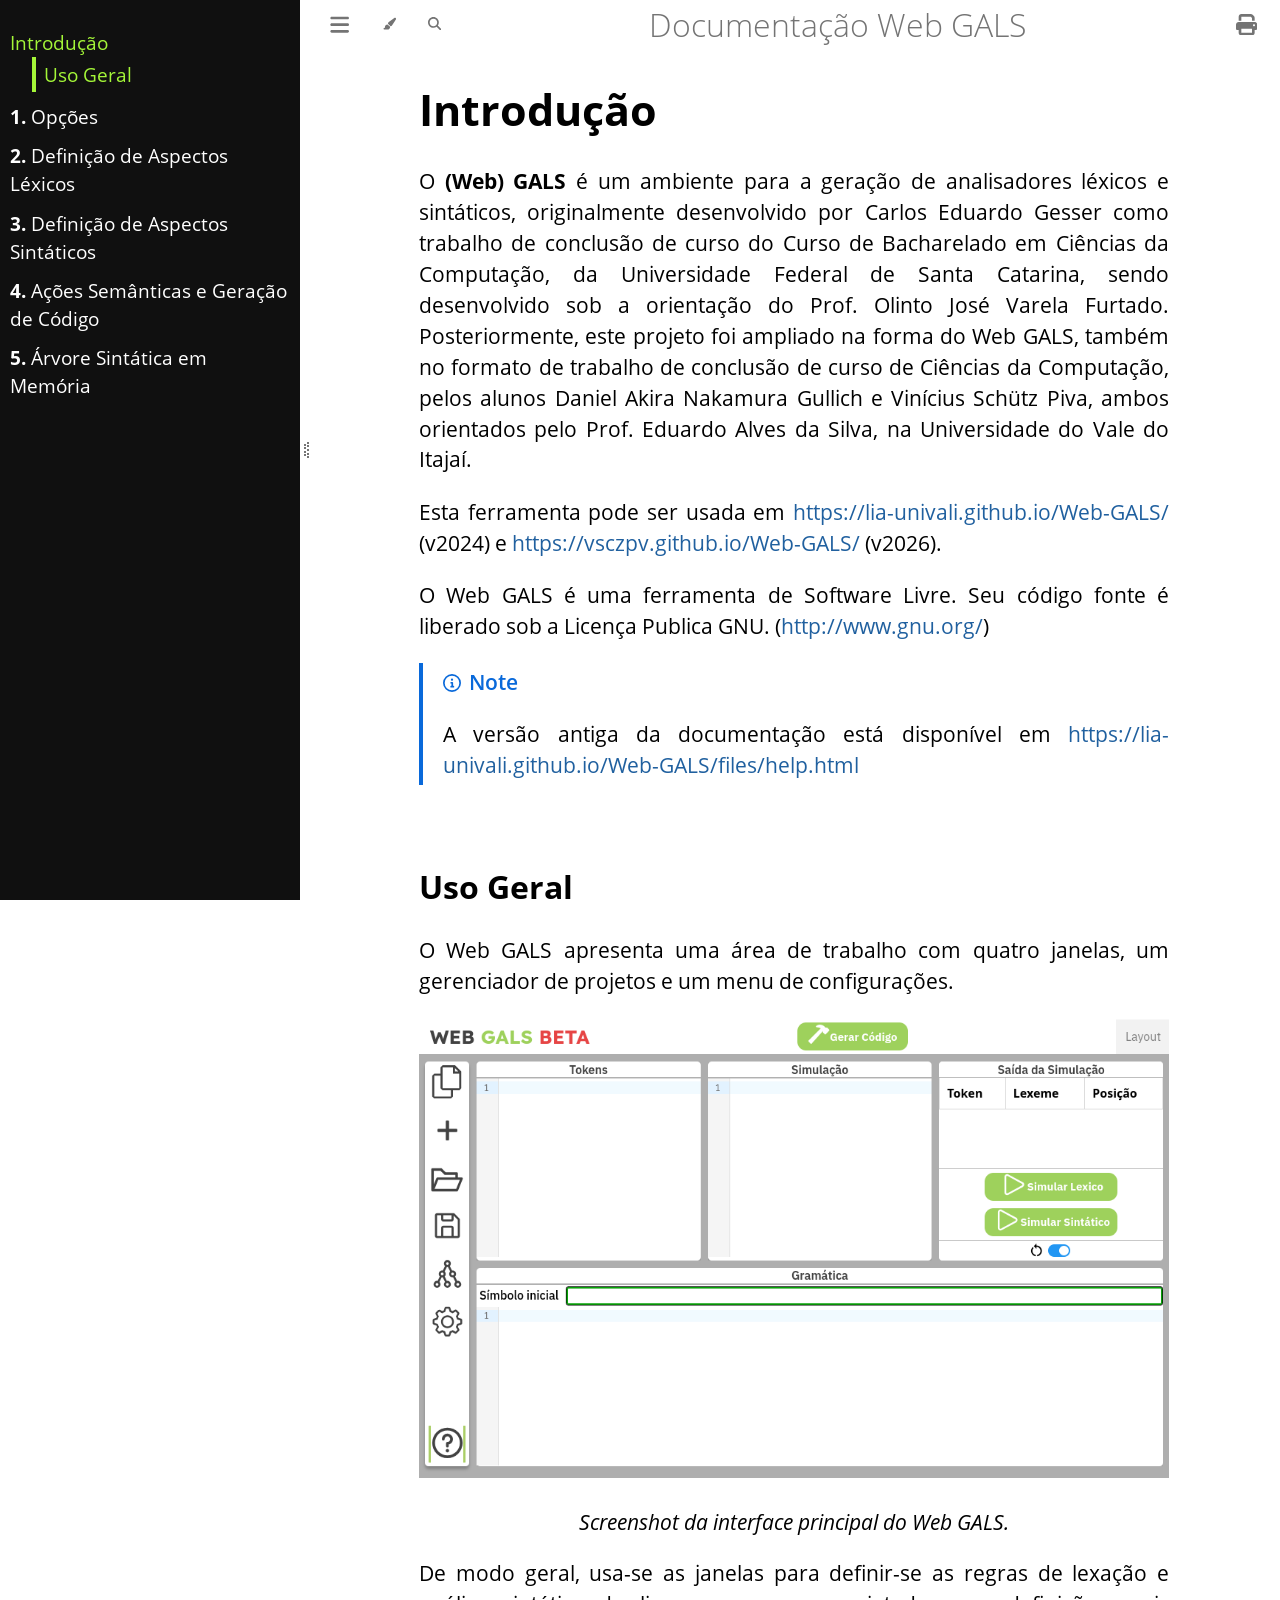
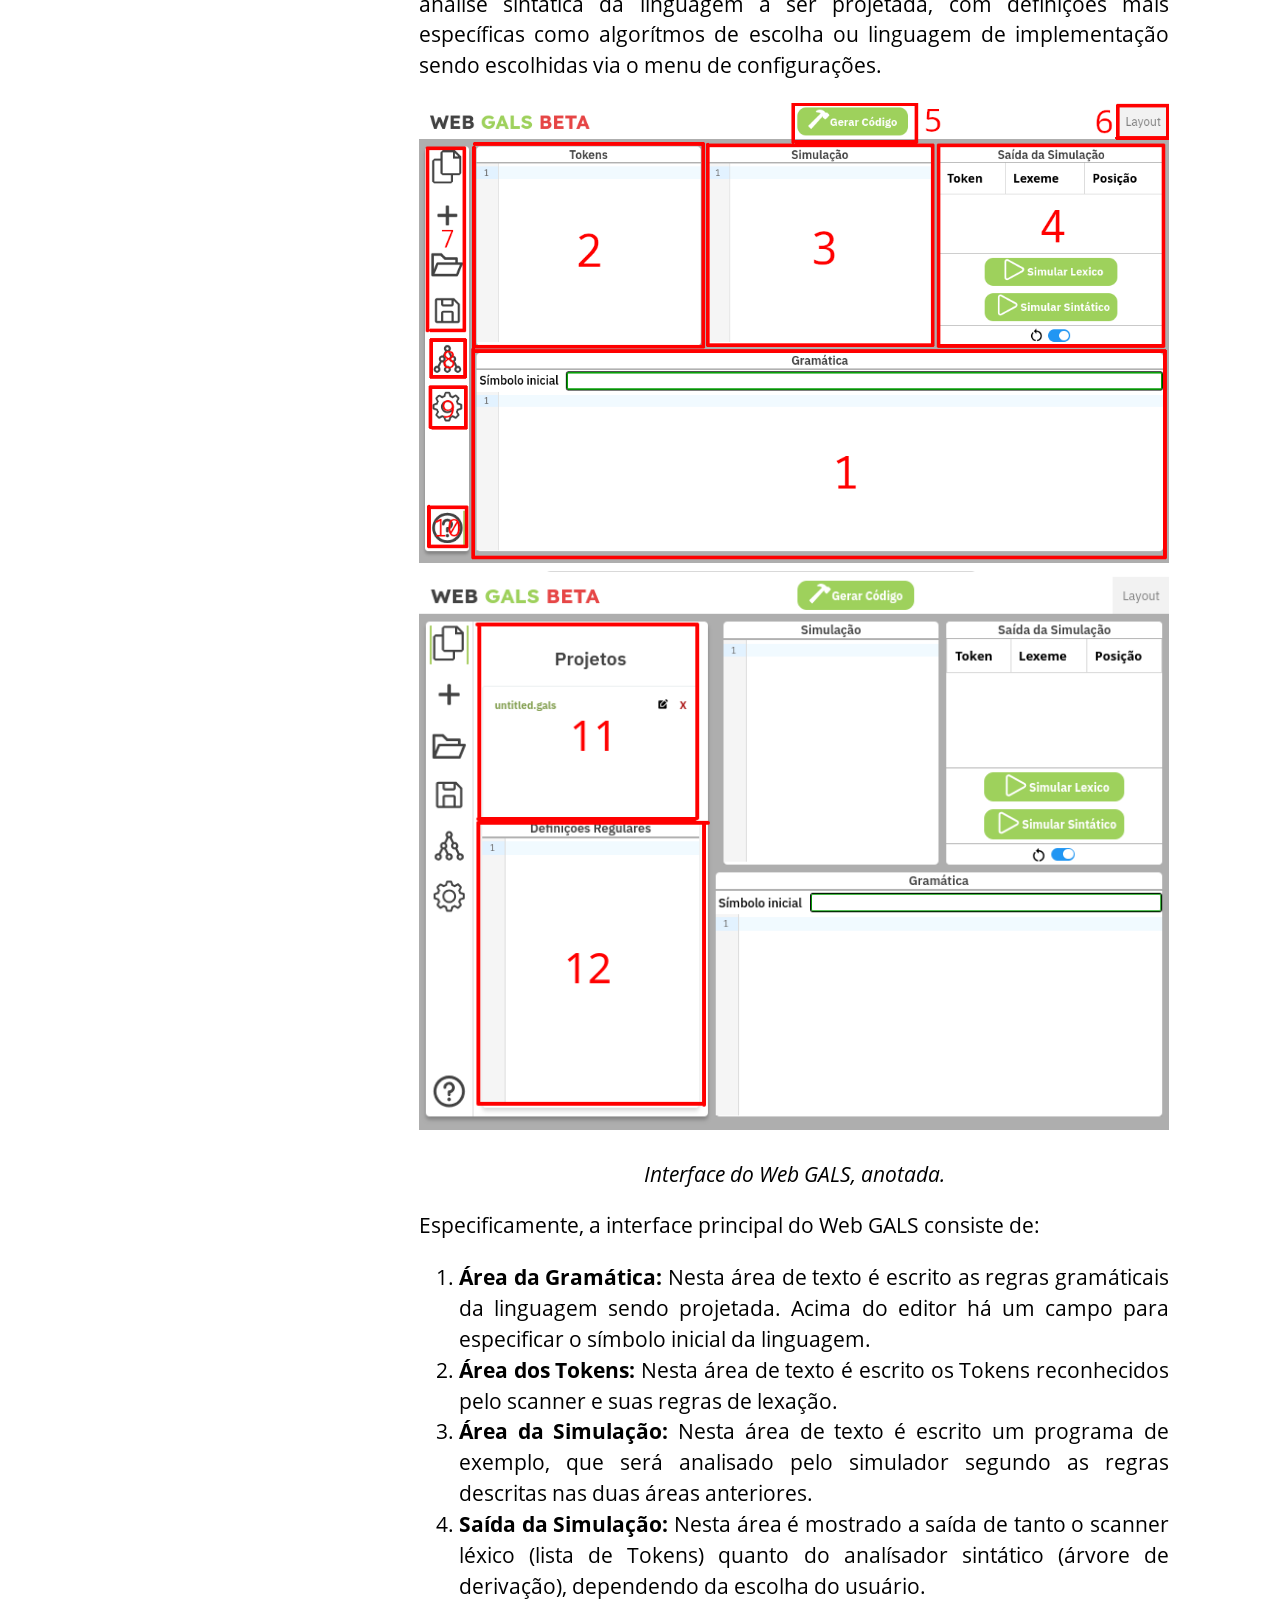
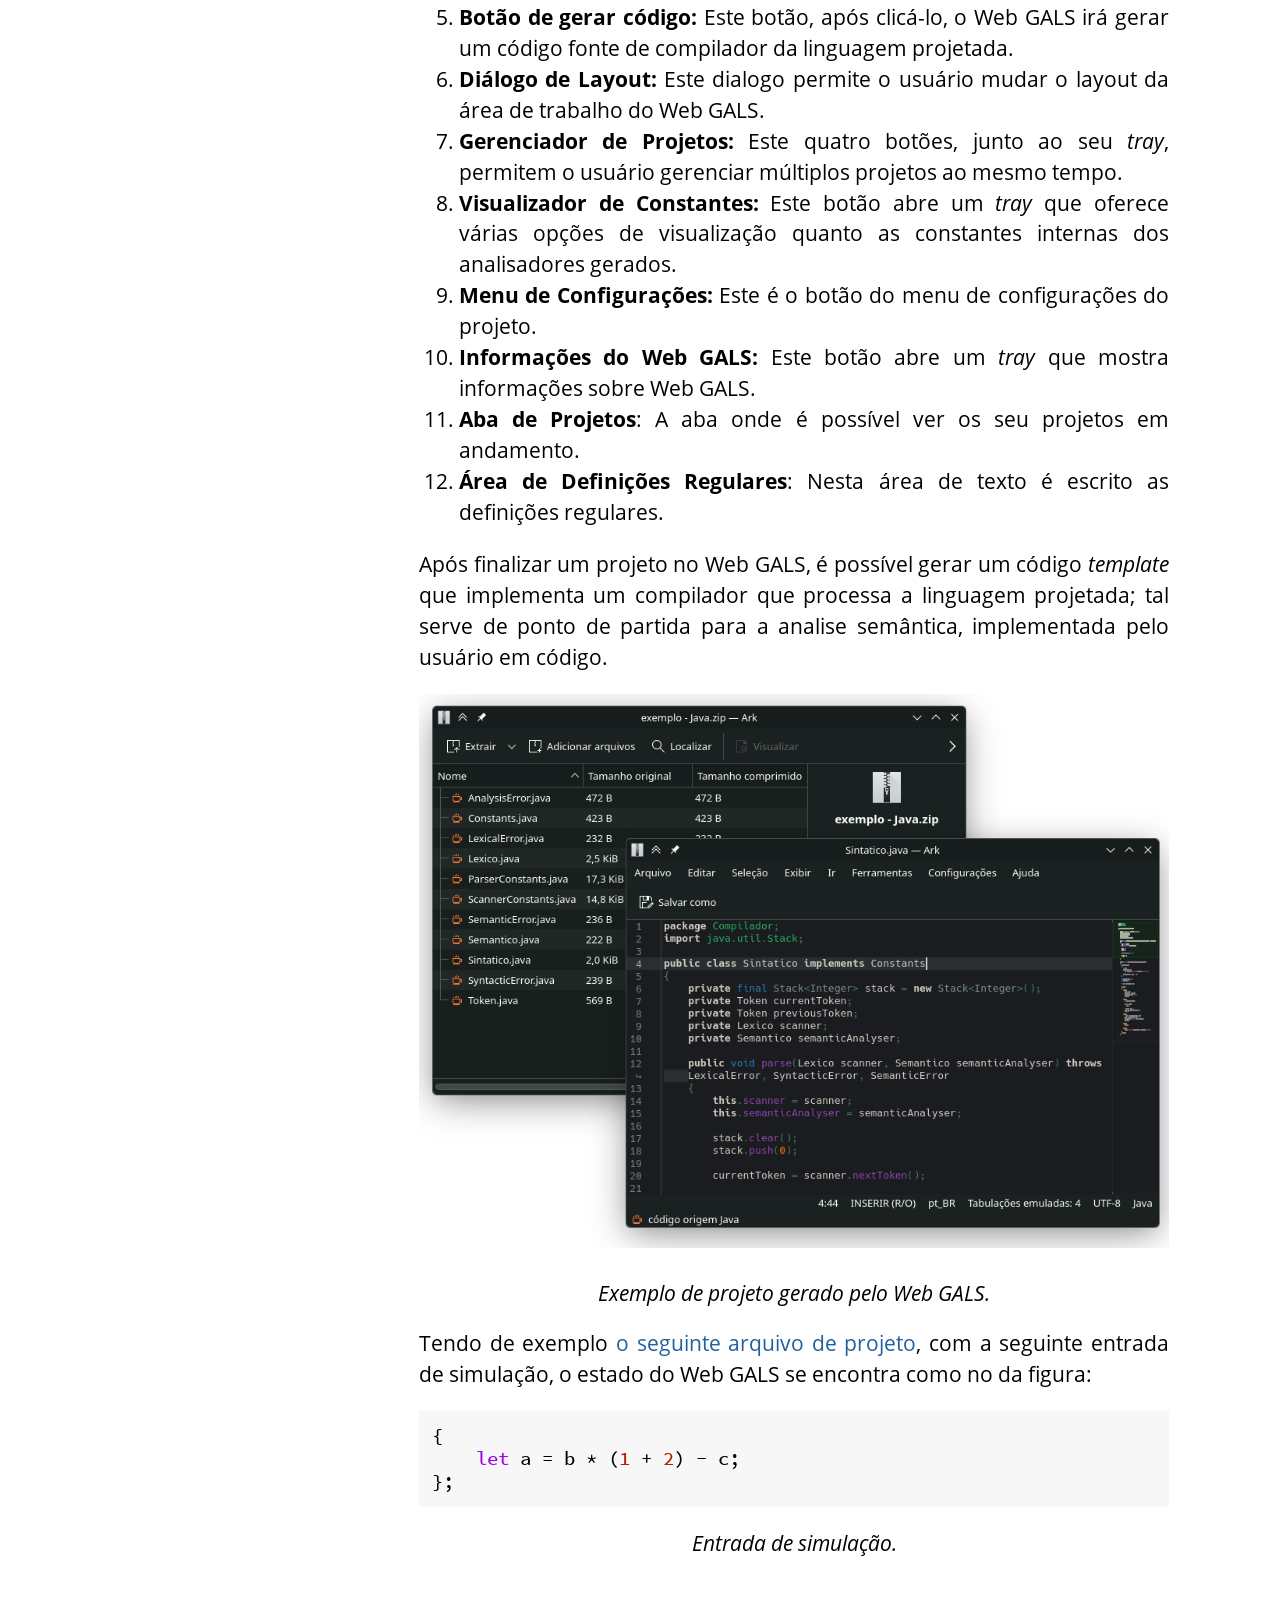
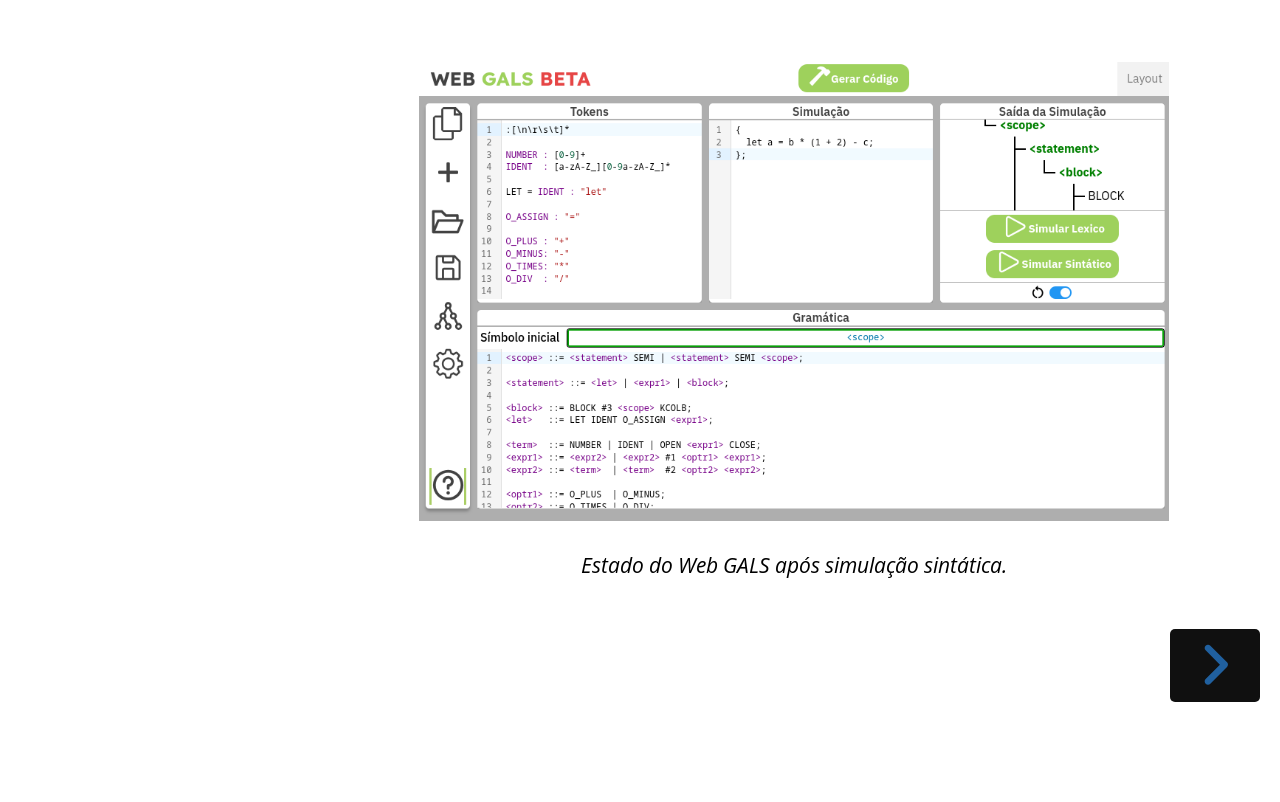
==== commit 4b2d8ec1: "Updates" ====
--- a/docs/index.html
+++ b/docs/index.html
@@ -36,7 +36,7 @@
             const path_to_root = "";
             const default_light_theme = "gals";
             const default_dark_theme = "gals";
-            window.path_to_searchindex_js = "searchindex-cea84d19.js";
+            window.path_to_searchindex_js = "searchindex-546eb85d.js";
         </script>
         <!-- Start loading toc.js asap -->
         <script src="toc-96c027f1.js"></script>
@@ -206,7 +206,7 @@
 <li><strong>Menu de Configurações:</strong> Este é o botão do menu de configurações do projeto.</li>
 <li><strong>Informações do Web GALS:</strong> Este botão abre um <em>tray</em> que mostra informações sobre Web GALS.</li>
 <li><strong>Aba de Projetos</strong>: A aba onde é possível ver os seu projetos em andamento.</li>
-<li><strong>Aŕea de Definições Regulares</strong>: Nesta área de texto é escrito as definições regulares.</li>
+<li><strong>Área de Definições Regulares</strong>: Nesta área de texto é escrito as definições regulares.</li>
 </ol>
 <p>Após finalizar um projeto no Web GALS, é possível gerar um código <em>template</em> que implementa um compilador que processa a linguagem projetada; tal serve de ponto de partida para a analise semântica, implementada pelo usuário em código.</p>
 <p><img src="./projexample.png" alt="Exemplo de Projeto Gerado"></p>
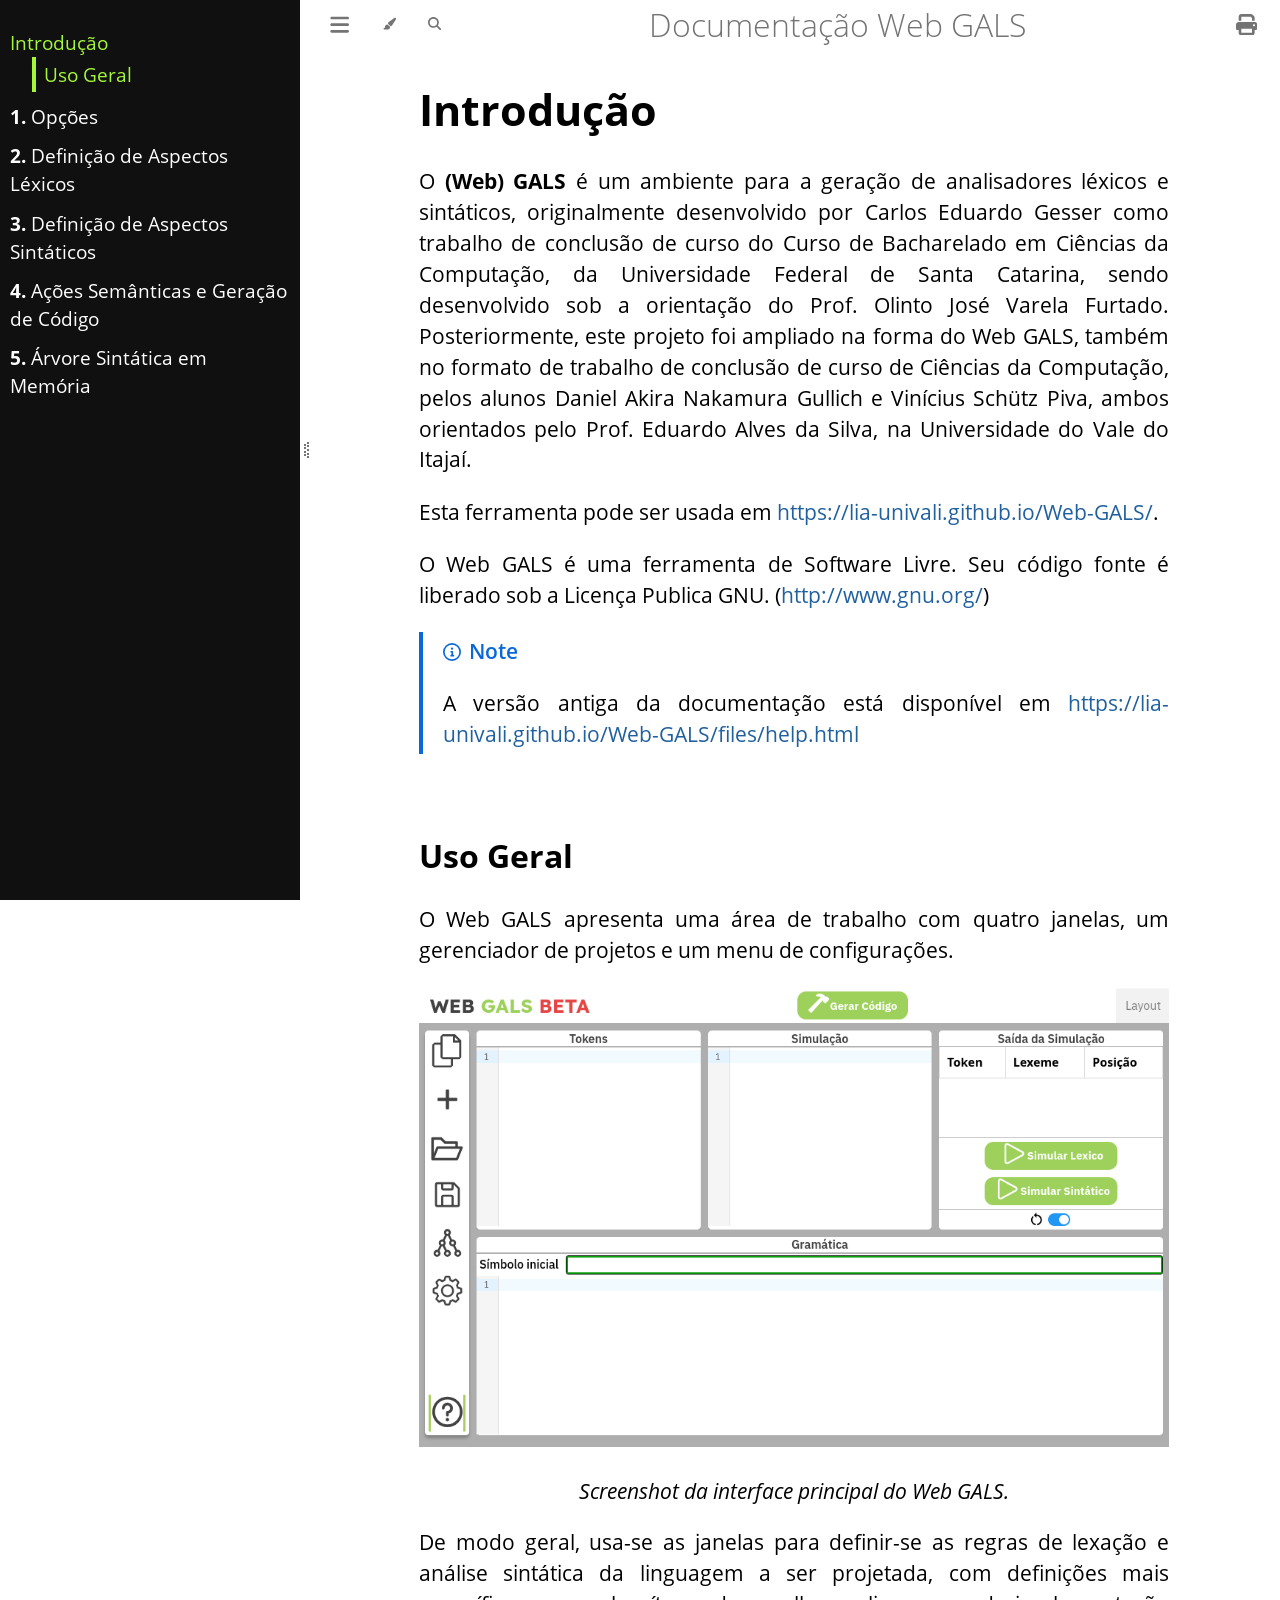
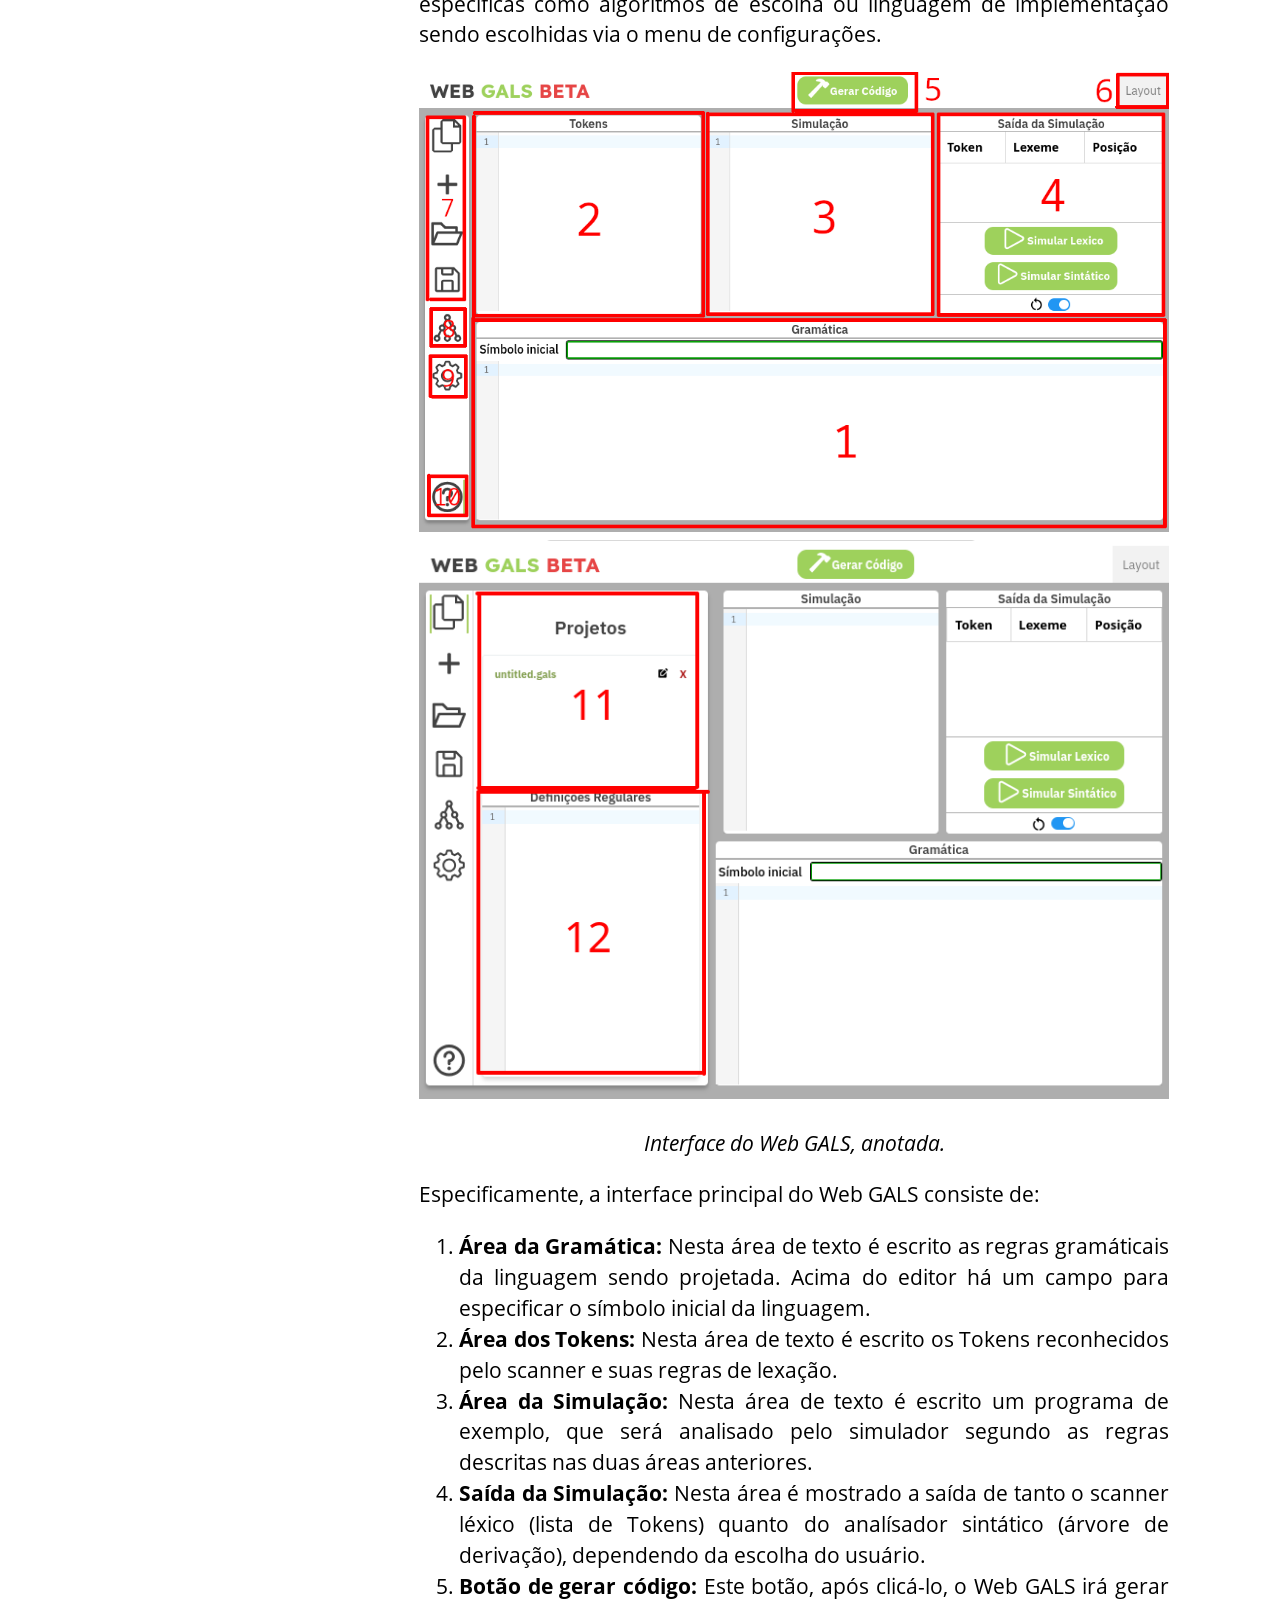
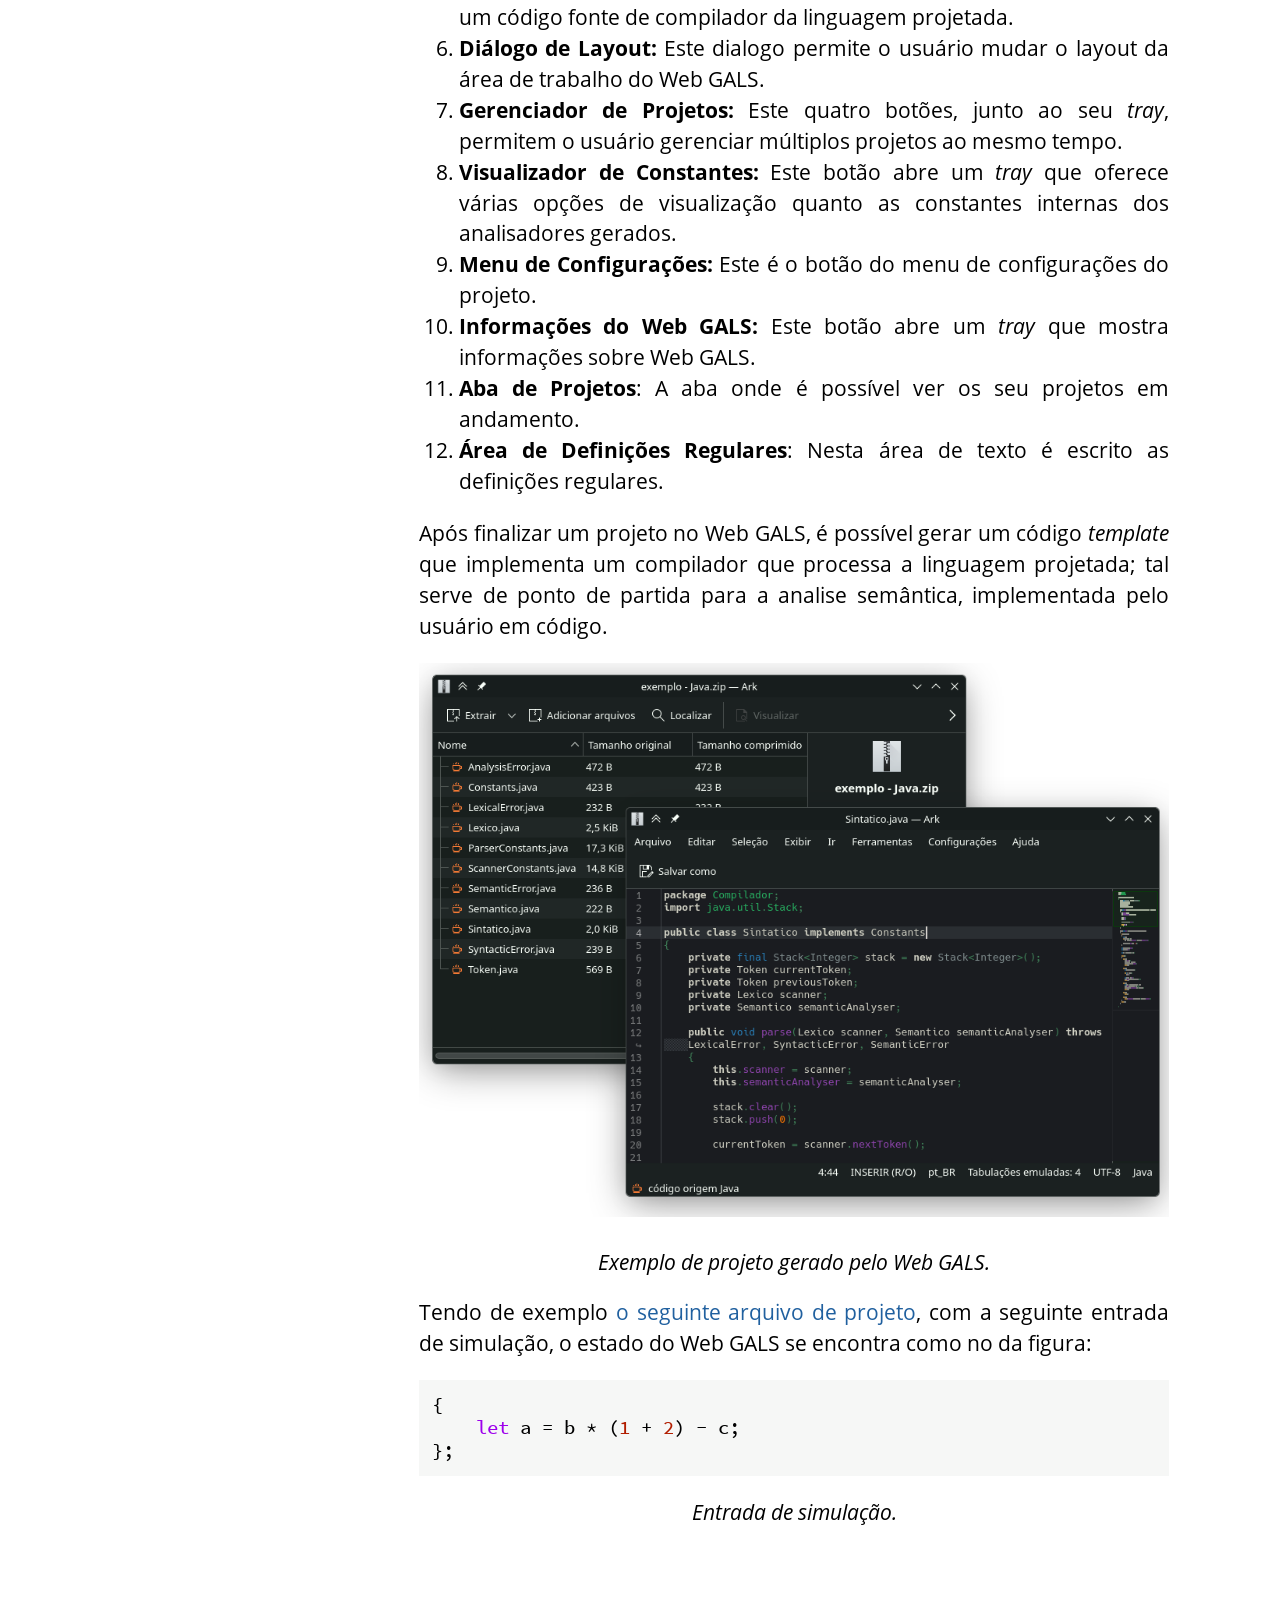
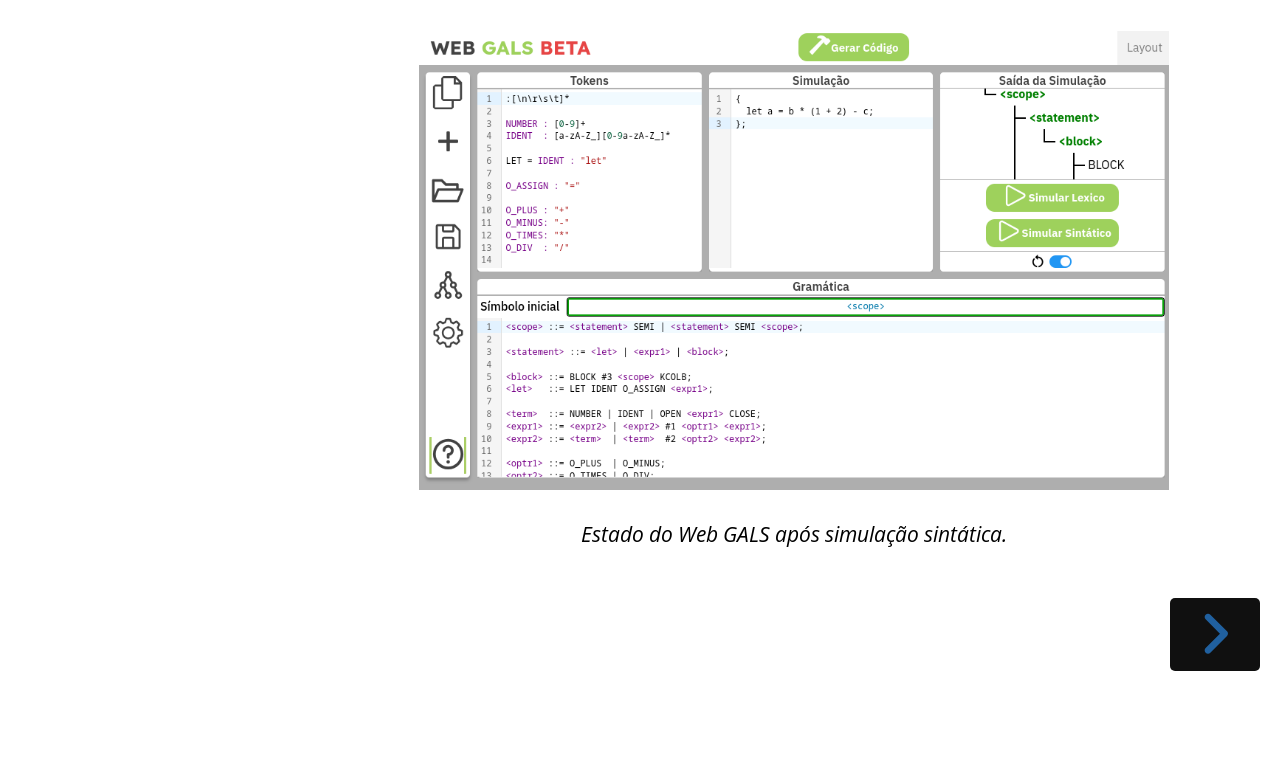
==== commit 12e34d16: "Updates" ====
--- a/docs/index.html
+++ b/docs/index.html
@@ -36,7 +36,7 @@
             const path_to_root = "";
             const default_light_theme = "gals";
             const default_dark_theme = "gals";
-            window.path_to_searchindex_js = "searchindex-546eb85d.js";
+            window.path_to_searchindex_js = "searchindex-b3a8b005.js";
         </script>
         <!-- Start loading toc.js asap -->
         <script src="toc-96c027f1.js"></script>
@@ -178,7 +178,7 @@
                     <main>
                         <h1 id="introdução"><a class="header" href="#introdução">Introdução</a></h1>
 <p>O <strong>(Web) GALS</strong> é um ambiente para a geração de analisadores léxicos e sintáticos, originalmente desenvolvido por Carlos Eduardo Gesser como trabalho de conclusão de curso do Curso de Bacharelado em Ciências da Computação, da Universidade Federal de Santa Catarina, sendo desenvolvido sob a orientação do Prof. Olinto José Varela Furtado. Posteriormente, este projeto foi ampliado na forma do Web GALS, também no formato de trabalho de conclusão de curso de Ciências da Computação, pelos alunos Daniel Akira Nakamura Gullich e Vinícius Schütz Piva, ambos orientados pelo Prof. Eduardo Alves da Silva, na Universidade do Vale do Itajaí.</p>
-<p>Esta ferramenta pode ser usada em <a href="https://lia-univali.github.io/Web-GALS/">https://lia-univali.github.io/Web-GALS/</a> (v2024) e <a href="https://vsczpv.github.io/Web-GALS/">https://vsczpv.github.io/Web-GALS/</a> (v2026).</p>
+<p>Esta ferramenta pode ser usada em <a href="https://lia-univali.github.io/Web-GALS/">https://lia-univali.github.io/Web-GALS/</a>.</p>
 <p>O Web GALS é uma ferramenta de Software Livre. Seu código fonte é liberado sob a Licença Publica GNU. (<a href="http://www.gnu.org/">http://www.gnu.org/</a>)</p>
 <blockquote class="blockquote-tag blockquote-tag-note">
 <p class="blockquote-tag-title"><svg viewbox="0 0 16 16" width="18" height="18"><path d="M0 8a8 8 0 1 1 16 0A8 8 0 0 1 0 8Zm8-6.5a6.5 6.5 0 1 0 0 13 6.5 6.5 0 0 0 0-13ZM6.5 7.75A.75.75 0 0 1 7.25 7h1a.75.75 0 0 1 .75.75v2.75h.25a.75.75 0 0 1 0 1.5h-2a.75.75 0 0 1 0-1.5h.25v-2h-.25a.75.75 0 0 1-.75-.75ZM8 6a1 1 0 1 1 0-2 1 1 0 0 1 0 2Z"></path></svg>Note</p>
